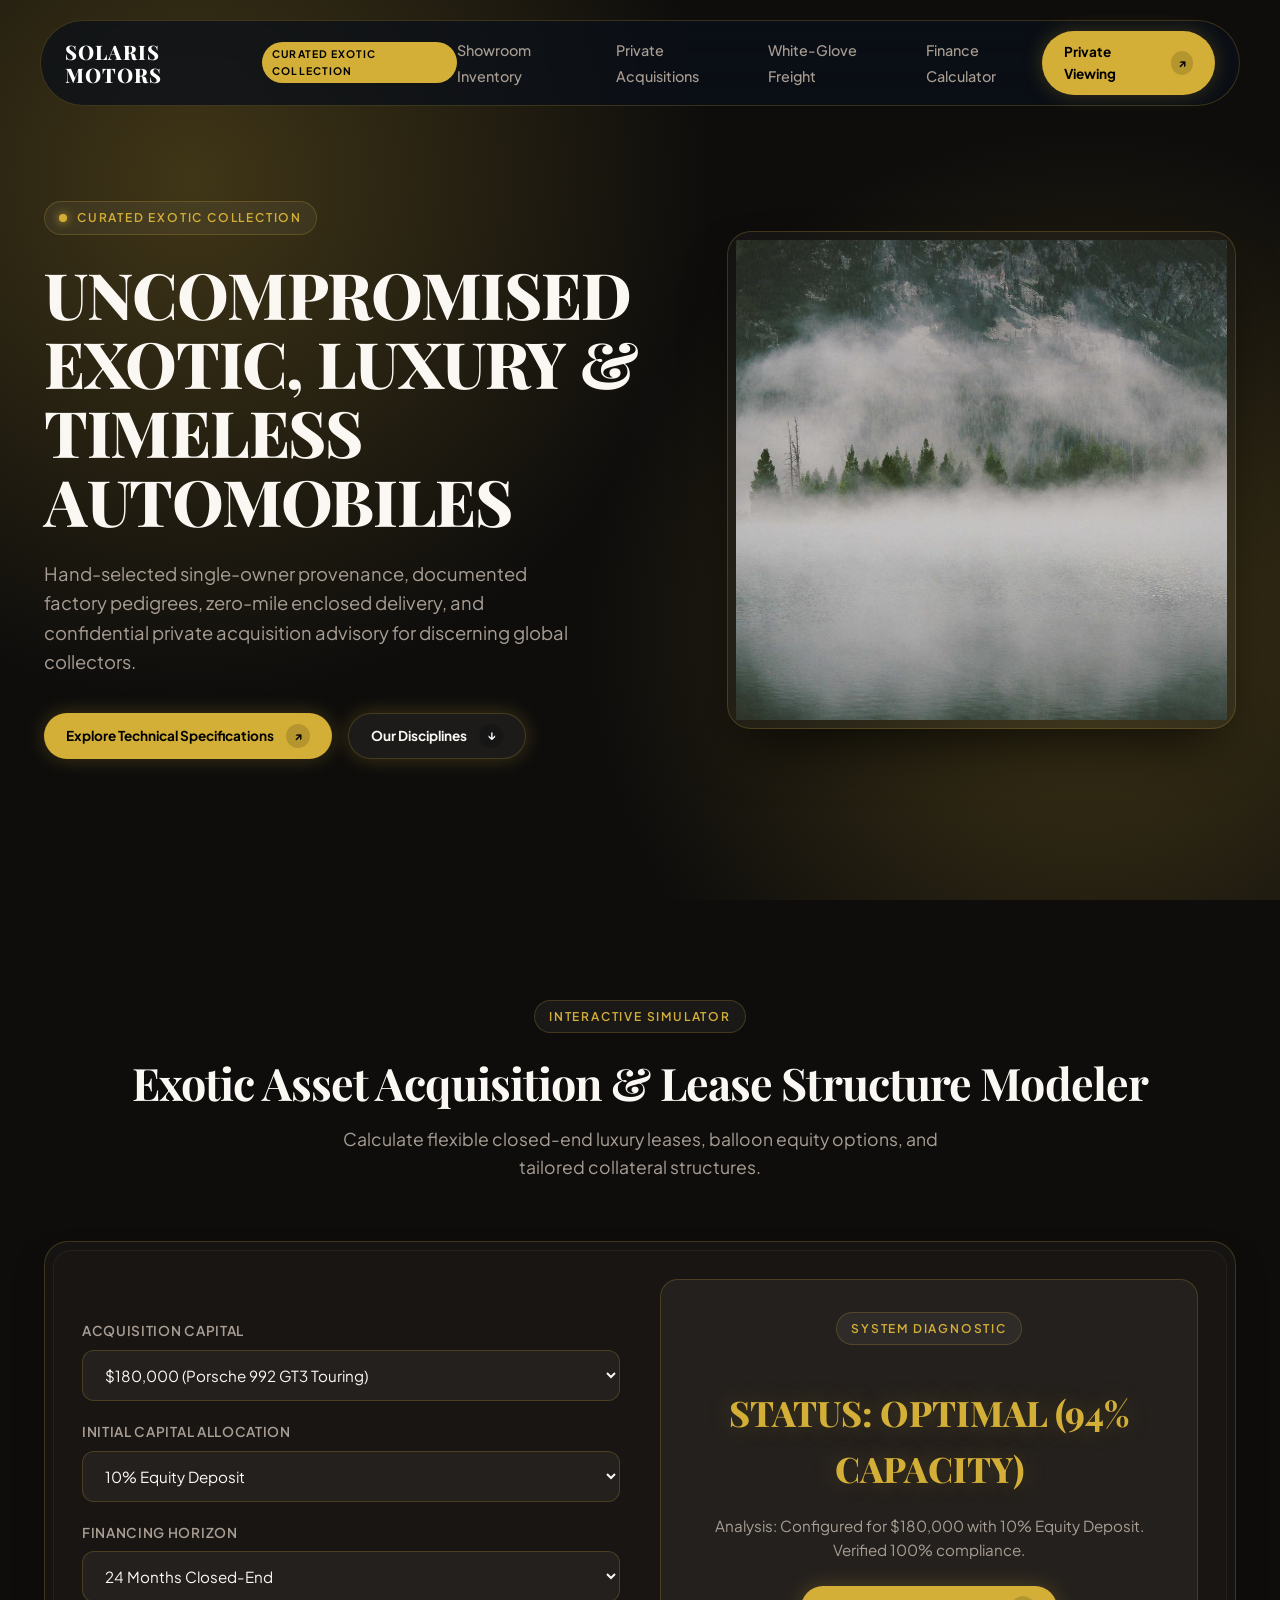
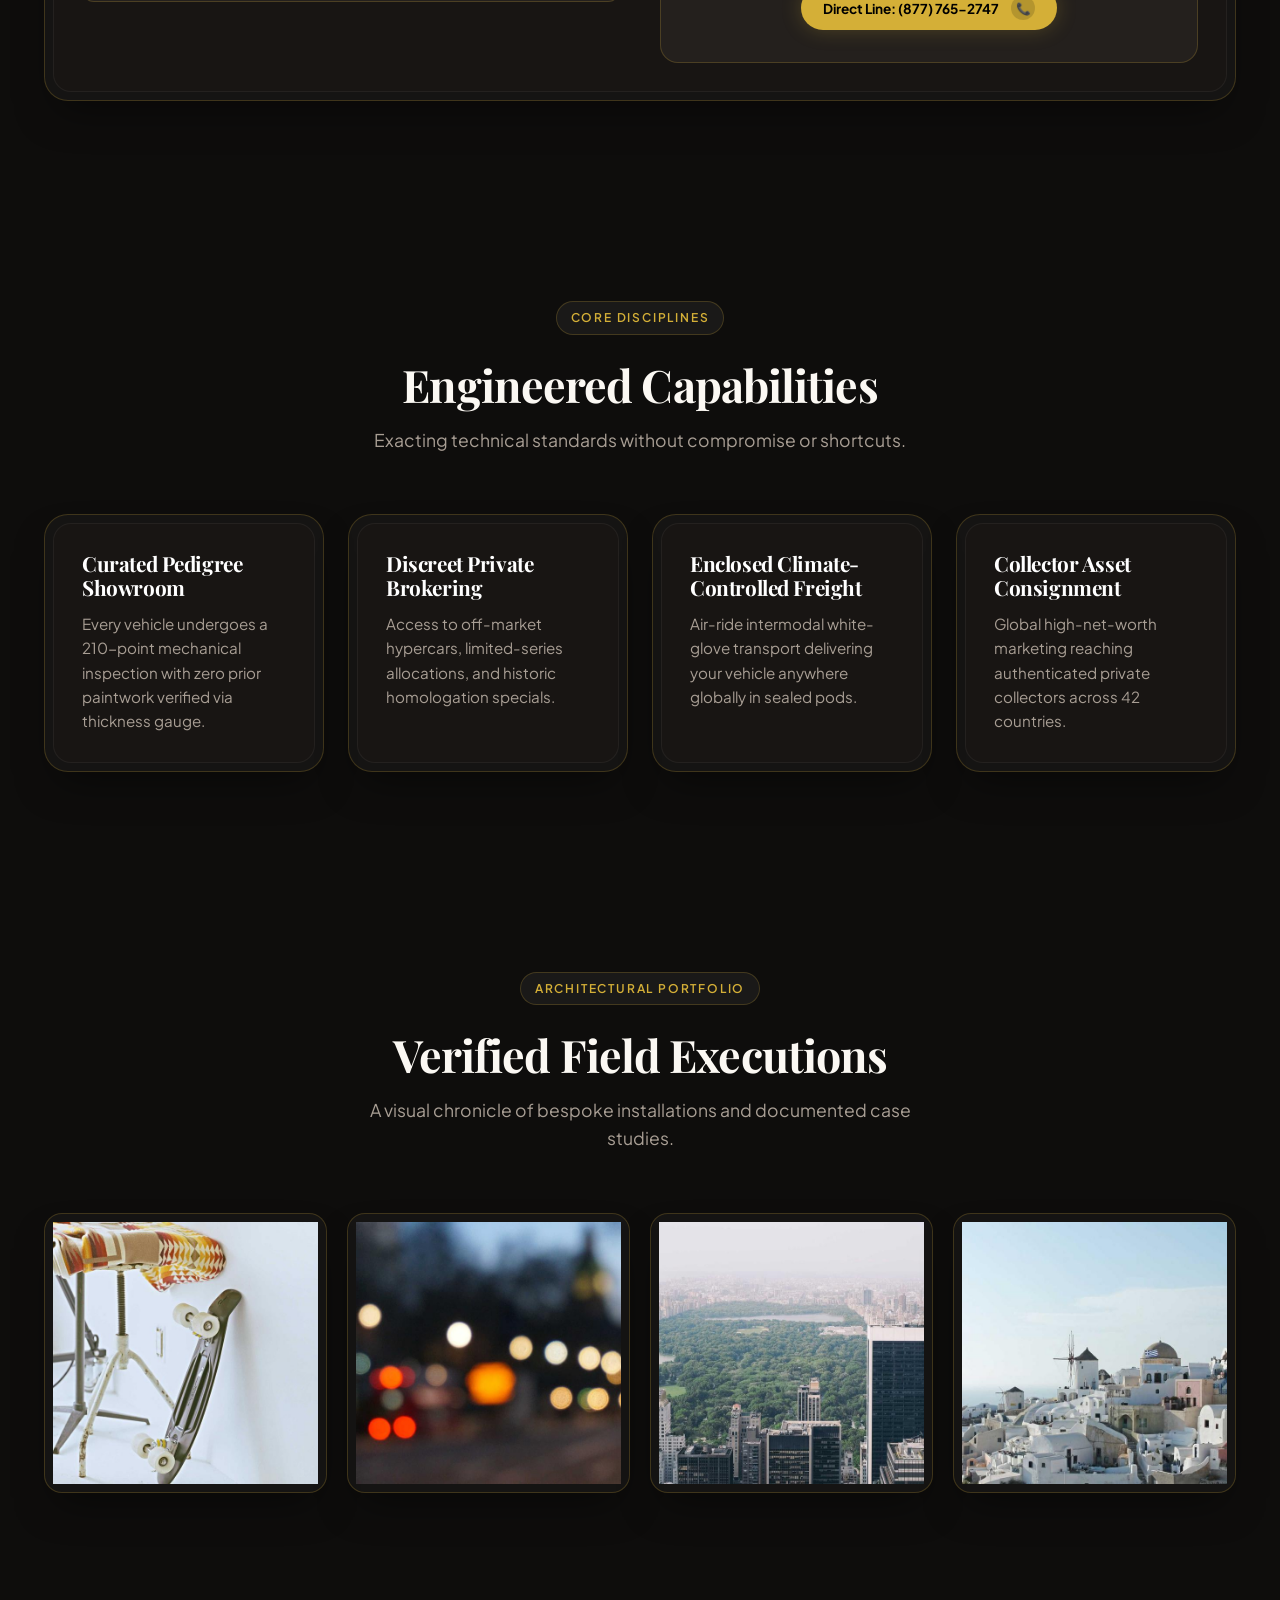
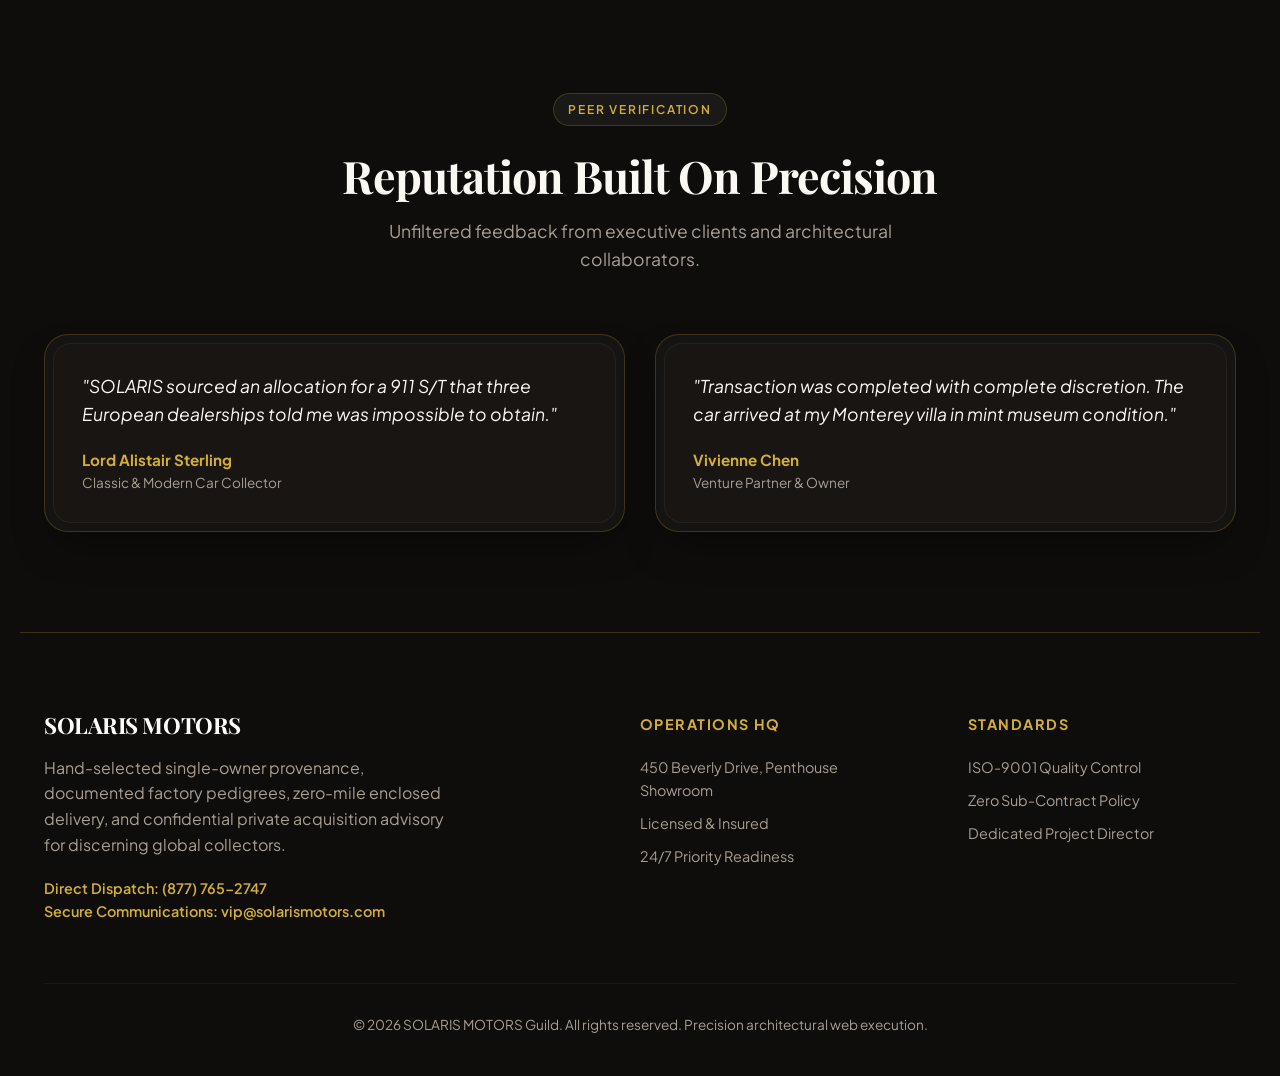
==== index.html @ 055ed5ab "Initial commit: SOLARIS Exotic Motors bespoke architecture" ====
<!DOCTYPE html>
<html lang="en">
<head>
  <meta charset="UTF-8">
  <meta name="viewport" content="width=device-width, initial-scale=1.0">
  <title>SOLARIS MOTORS | UNCOMPROMISED EXOTIC, LUXURY & TIMELESS AUTOMOBILES</title>
  <meta name="description" content="Hand-selected single-owner provenance, documented factory pedigrees, zero-mile enclosed delivery, and confidential private acquisition advisory for discerning global collectors.">
  <link rel="stylesheet" href="style.css">
</head>
<body>

  <!-- Floating Navigation -->
  <div class="nav-wrapper">
    <nav class="navbar">
      <div class="brand-group">
        <span class="brand-name">SOLARIS MOTORS</span>
        <span class="brand-badge">CURATED EXOTIC COLLECTION</span>
      </div>
      <ul class="nav-links">
        <li><a href="#section-0" class="nav-link">Showroom Inventory</a></li>
        <li><a href="#section-1" class="nav-link">Private Acquisitions</a></li>
        <li><a href="#section-2" class="nav-link">White-Glove Freight</a></li>
        <li><a href="#section-3" class="nav-link">Finance Calculator</a></li>
      </ul>
      <a href="#calculator" class="btn-pill">
        <span>Private Viewing</span>
        <span class="btn-icon-circle">↗</span>
      </a>
    </nav>
  </div>

  <!-- Hero Section -->
  <header class="hero">
    <div class="hero-grid">
      <div class="hero-content">
        <div class="eyebrow-pill">
          <span class="pulse-dot"></span>
          <span>CURATED EXOTIC COLLECTION</span>
        </div>
        <h1 class="hero-title">UNCOMPROMISED EXOTIC, LUXURY & TIMELESS AUTOMOBILES</h1>
        <p class="hero-desc">Hand-selected single-owner provenance, documented factory pedigrees, zero-mile enclosed delivery, and confidential private acquisition advisory for discerning global collectors.</p>
        <div class="hero-actions">
          <a href="#calculator" class="btn-pill">
            <span>Explore Technical Specifications</span>
            <span class="btn-icon-circle">↗</span>
          </a>
          <a href="#services" class="btn-pill" style="background: rgba(255,255,255,0.06); color: var(--text-main); border: 1px solid var(--border);">
            <span>Our Disciplines</span>
            <span class="btn-icon-circle">↓</span>
          </a>
        </div>
      </div>
      <div class="bezel-outer hero-image-wrap">
        <img src="assets/hero.jpg" alt="SOLARIS MOTORS Hero Presentation" class="hero-img" loading="eager">
      </div>
    </div>
  </header>

  <!-- Interactive Simulator Section -->
  <section id="calculator" class="section">
    <div class="section-header">
      <div class="eyebrow-pill">INTERACTIVE SIMULATOR</div>
      <h2 class="section-title">Exotic Asset Acquisition & Lease Structure Modeler</h2>
      <p class="section-subtitle">Calculate flexible closed-end luxury leases, balloon equity options, and tailored collateral structures.</p>
    </div>
    
    <div class="bezel-outer">
      <div class="bezel-inner">
        <div class="calc-box">
          <div class="calc-inputs">
            
            <div class="input-group">
              <label class="input-label" for="vehicleValue">Acquisition Capital</label>
              <select id="vehicleValue" class="select-styled">
                <option value="$180,000 (Porsche 992 GT3 Touring)">$180,000 (Porsche 992 GT3 Touring)</option>
                <option value="$320,000 (Ferrari 296 GTB)">$320,000 (Ferrari 296 GTB)</option>
                <option value="$480,000 (McLaren 750S Spider)">$480,000 (McLaren 750S Spider)</option>
                <option value="$750,000+ (Rolls-Royce Spectre Bespoke)">$750,000+ (Rolls-Royce Spectre Bespoke)</option>
              </select>
            </div>
  

            <div class="input-group">
              <label class="input-label" for="downPayment">Initial Capital Allocation</label>
              <select id="downPayment" class="select-styled">
                <option value="10% Equity Deposit">10% Equity Deposit</option>
                <option value="20% Recommended Allocation">20% Recommended Allocation</option>
                <option value="35% Low-Payment Tier">35% Low-Payment Tier</option>
                <option value="100% Outright Private Wire">100% Outright Private Wire</option>
              </select>
            </div>
  

            <div class="input-group">
              <label class="input-label" for="leaseTerm">Financing Horizon</label>
              <select id="leaseTerm" class="select-styled">
                <option value="24 Months Closed-End">24 Months Closed-End</option>
                <option value="36 Months Premier Collector Tier">36 Months Premier Collector Tier</option>
                <option value="48 Months Structured Amortization">48 Months Structured Amortization</option>
                <option value="60 Months Corporate Asset Lease">60 Months Corporate Asset Lease</option>
              </select>
            </div>
  
          </div>
          <div class="calc-output-card">
            <div class="eyebrow-pill">SYSTEM DIAGNOSTIC</div>
            <div id="calc-result-text" class="calc-output-val">INITIALIZING DATA...</div>
            <p id="calc-result-desc" style="color: var(--text-muted); font-size: 0.95rem;">Select your parameters to run simulated load telemetry.</p>
            <div style="margin-top: 24px;">
              <a href="tel:8777652747" class="btn-pill">
                <span>Direct Line: (877) 765-2747</span>
                <span class="btn-icon-circle">📞</span>
              </a>
            </div>
          </div>
        </div>
      </div>
    </div>
  </section>

  <!-- Services / Disciplines Bento Grid -->
  <section id="services" class="section">
    <div class="section-header">
      <div class="eyebrow-pill">CORE DISCIPLINES</div>
      <h2 class="section-title">Engineered Capabilities</h2>
      <p class="section-subtitle">Exacting technical standards without compromise or shortcuts.</p>
    </div>
    <div class="services-grid">
      
        <div class="bezel-outer">
          <div class="bezel-inner service-card">
            <h3>Curated Pedigree Showroom</h3>
            <p>Every vehicle undergoes a 210-point mechanical inspection with zero prior paintwork verified via thickness gauge.</p>
          </div>
        </div>
  

        <div class="bezel-outer">
          <div class="bezel-inner service-card">
            <h3>Discreet Private Brokering</h3>
            <p>Access to off-market hypercars, limited-series allocations, and historic homologation specials.</p>
          </div>
        </div>
  

        <div class="bezel-outer">
          <div class="bezel-inner service-card">
            <h3>Enclosed Climate-Controlled Freight</h3>
            <p>Air-ride intermodal white-glove transport delivering your vehicle anywhere globally in sealed pods.</p>
          </div>
        </div>
  

        <div class="bezel-outer">
          <div class="bezel-inner service-card">
            <h3>Collector Asset Consignment</h3>
            <p>Global high-net-worth marketing reaching authenticated private collectors across 42 countries.</p>
          </div>
        </div>
  
    </div>
  </section>

  <!-- Visual Portfolio Showcase -->
  <section class="section">
    <div class="section-header">
      <div class="eyebrow-pill">ARCHITECTURAL PORTFOLIO</div>
      <h2 class="section-title">Verified Field Executions</h2>
      <p class="section-subtitle">A visual chronicle of bespoke installations and documented case studies.</p>
    </div>
    <div class="gallery-grid">
      <div class="bezel-outer gallery-card"><img src="assets/gallery1.jpg" alt="SOLARIS MOTORS Portfolio 1" loading="lazy"></div>
      <div class="bezel-outer gallery-card"><img src="assets/gallery2.jpg" alt="SOLARIS MOTORS Portfolio 2" loading="lazy"></div>
      <div class="bezel-outer gallery-card"><img src="assets/gallery3.jpg" alt="SOLARIS MOTORS Portfolio 3" loading="lazy"></div>
      <div class="bezel-outer gallery-card"><img src="assets/gallery4.jpg" alt="SOLARIS MOTORS Portfolio 4" loading="lazy"></div>
    </div>
  </section>

  <!-- Client Testimonials -->
  <section class="section">
    <div class="section-header">
      <div class="eyebrow-pill">PEER VERIFICATION</div>
      <h2 class="section-title">Reputation Built On Precision</h2>
      <p class="section-subtitle">Unfiltered feedback from executive clients and architectural collaborators.</p>
    </div>
    <div class="testimonials-grid">
      
        <div class="bezel-outer">
          <div class="bezel-inner testimonial-card">
            <blockquote>"SOLARIS sourced an allocation for a 911 S/T that three European dealerships told me was impossible to obtain."</blockquote>
            <div class="testimonial-author">Lord Alistair Sterling</div>
            <div class="testimonial-role">Classic & Modern Car Collector</div>
          </div>
        </div>
  

        <div class="bezel-outer">
          <div class="bezel-inner testimonial-card">
            <blockquote>"Transaction was completed with complete discretion. The car arrived at my Monterey villa in mint museum condition."</blockquote>
            <div class="testimonial-author">Vivienne Chen</div>
            <div class="testimonial-role">Venture Partner & Owner</div>
          </div>
        </div>
  
    </div>
  </section>

  <!-- Global Footer -->
  <footer>
    <div class="footer-grid">
      <div class="footer-brand">
        <h4>SOLARIS MOTORS</h4>
        <p>Hand-selected single-owner provenance, documented factory pedigrees, zero-mile enclosed delivery, and confidential private acquisition advisory for discerning global collectors.</p>
        <div style="font-size: 0.9rem; color: var(--accent); font-weight: 600;">
          Direct Dispatch: (877) 765-2747<br>
          Secure Communications: vip@solarismotors.com
        </div>
      </div>
      <div class="footer-col">
        <h5>Operations HQ</h5>
        <ul>
          <li>450 Beverly Drive, Penthouse Showroom</li>
          <li>Licensed & Insured</li>
          <li>24/7 Priority Readiness</li>
        </ul>
      </div>
      <div class="footer-col">
        <h5>Standards</h5>
        <ul>
          <li>ISO-9001 Quality Control</li>
          <li>Zero Sub-Contract Policy</li>
          <li>Dedicated Project Director</li>
        </ul>
      </div>
    </div>
    <div class="footer-bottom">
      &copy; 2026 SOLARIS MOTORS Guild. All rights reserved. Precision architectural web execution.
    </div>
  </footer>

  <script src="app.js"></script>
</body>
</html>
---- style.css ----
/* ==========================================================================
   SOLARIS MOTORS - BESPOKE DESIGN SYSTEM
   Theme Archetype: editorial-luxury
   Zero AI Slop. Mathematical Spacing. Double-Bezel Hardened Architecture.
   ========================================================================== */

@import url('https://fonts.googleapis.com/css2?family=Playfair+Display:ital,wght@0,600;0,700;0,800;1,400&family=Plus+Jakarta+Sans:wght@400;500;600;700&display=swap');

:root {
  --bg: #0E0D0C;
  --card-bg: #181513;
  --surface: #24201D;
  --accent: #D4AF37;
  --accent-glow: rgba(212, 175, 55, 0.25);
  --text-main: #FBF8F3;
  --text-muted: #A89E94;
  --border: rgba(212, 175, 55, 0.22);
  --font-heading: 'Playfair Display', serif;
  --font-body: 'Plus Jakarta Sans', sans-serif;
  --radius-outer: 24px;
  --radius-inner: 18px;
  --transition: all 0.4s cubic-bezier(0.16, 1, 0.3, 1);
}

*, *::before, *::after {
  box-sizing: border-box;
  margin: 0;
  padding: 0;
}

html {
  scroll-behavior: smooth;
  color-scheme: dark;
}

body {
  background-color: var(--bg);
  color: var(--text-main);
  font-family: var(--font-body);
  line-height: 1.6;
  overflow-x: hidden;
  background-image: 
    radial-gradient(circle at 15% 20%, var(--accent-glow) 0%, transparent 40%),
    radial-gradient(circle at 85% 70%, var(--accent-glow) 0%, transparent 40%);
  background-attachment: fixed;
}

h1, h2, h3, h4, .brand-name {
  font-family: var(--font-heading);
  letter-spacing: -0.02em;
  line-height: 1.15;
  color: var(--text-main);
}

a {
  color: inherit;
  text-decoration: none;
}

/* ==========================================================================
   DOUBLE-BEZEL CONTAINER SYSTEM (Doppelrand)
   ========================================================================== */
.bezel-outer {
  background: rgba(255, 255, 255, 0.03);
  border: 1px solid var(--border);
  border-radius: var(--radius-outer);
  padding: 8px;
  box-shadow: 0 20px 40px -15px rgba(0, 0, 0, 0.5);
  transition: var(--transition);
}

.bezel-outer:hover {
  border-color: var(--accent);
  box-shadow: 0 25px 50px -10px var(--accent-glow);
}

.bezel-inner {
  background: var(--card-bg);
  border-radius: var(--radius-inner);
  padding: 28px;
  height: 100%;
  border: 1px solid rgba(255, 255, 255, 0.05);
}

/* ==========================================================================
   NAVIGATION
   ========================================================================== */
.nav-wrapper {
  position: fixed;
  top: 20px;
  left: 0;
  width: 100%;
  display: flex;
  justify-content: center;
  z-index: 1000;
  padding: 0 20px;
}

.navbar {
  display: flex;
  align-items: center;
  justify-content: space-between;
  width: 100%;
  max-width: 1200px;
  background: rgba(10, 15, 25, 0.75);
  backdrop-filter: blur(20px);
  -webkit-backdrop-filter: blur(20px);
  border: 1px solid var(--border);
  border-radius: 9999px;
  padding: 10px 24px;
}

.brand-group {
  display: flex;
  align-items: center;
  gap: 12px;
}

.brand-name {
  font-size: 1.25rem;
  font-weight: 800;
  letter-spacing: 0.05em;
  color: #FFFFFF;
}

.brand-badge {
  font-size: 0.65rem;
  font-weight: 700;
  padding: 4px 10px;
  border-radius: 9999px;
  background: var(--accent);
  color: #000000;
  letter-spacing: 0.1em;
  text-transform: uppercase;
}

.nav-links {
  display: flex;
  gap: 28px;
  list-style: none;
}

.nav-link {
  font-size: 0.9rem;
  font-weight: 500;
  color: var(--text-muted);
  transition: var(--transition);
}

.nav-link:hover {
  color: var(--accent);
}

.btn-pill {
  display: inline-flex;
  align-items: center;
  gap: 12px;
  padding: 10px 22px;
  background: var(--accent);
  color: #000000;
  font-weight: 700;
  font-size: 0.85rem;
  border-radius: 9999px;
  border: none;
  cursor: pointer;
  transition: var(--transition);
  box-shadow: 0 0 20px var(--accent-glow);
}

.btn-pill:hover {
  transform: translateY(-2px) scale(1.02);
  box-shadow: 0 0 30px var(--accent);
}

.btn-icon-circle {
  display: flex;
  align-items: center;
  justify-content: center;
  width: 24px;
  height: 24px;
  border-radius: 50%;
  background: rgba(0, 0, 0, 0.15);
  font-size: 12px;
  transition: var(--transition);
}

.btn-pill:hover .btn-icon-circle {
  transform: translateX(3px);
}

/* ==========================================================================
   HERO SECTION
   ========================================================================== */
.hero {
  position: relative;
  min-height: 100vh;
  display: flex;
  align-items: center;
  justify-content: center;
  padding: 140px 24px 80px;
  max-width: 1240px;
  margin: 0 auto;
}

.hero-grid {
  display: grid;
  grid-template-columns: 1.1fr 0.9fr;
  gap: 60px;
  align-items: center;
}

.eyebrow-pill {
  display: inline-flex;
  align-items: center;
  gap: 10px;
  padding: 6px 14px;
  border-radius: 9999px;
  background: rgba(255, 255, 255, 0.05);
  border: 1px solid var(--border);
  font-size: 0.75rem;
  font-weight: 600;
  letter-spacing: 0.15em;
  color: var(--accent);
  text-transform: uppercase;
  margin-bottom: 24px;
}

.pulse-dot {
  width: 8px;
  height: 8px;
  border-radius: 50%;
  background: var(--accent);
  box-shadow: 0 0 10px var(--accent);
  animation: pulse 2s infinite;
}

@keyframes pulse {
  0% { transform: scale(0.9); opacity: 0.7; }
  50% { transform: scale(1.3); opacity: 1; }
  100% { transform: scale(0.9); opacity: 0.7; }
}

.hero-title {
  font-size: clamp(2.5rem, 5vw, 4.2rem);
  font-weight: 800;
  margin-bottom: 24px;
  line-height: 1.08;
}

.hero-desc {
  font-size: 1.15rem;
  color: var(--text-muted);
  margin-bottom: 36px;
  max-width: 540px;
}

.hero-actions {
  display: flex;
  gap: 16px;
  flex-wrap: wrap;
}

.hero-image-wrap {
  position: relative;
  border-radius: var(--radius-outer);
  overflow: hidden;
  box-shadow: 0 30px 60px -20px rgba(0, 0, 0, 0.8);
}

.hero-img {
  width: 100%;
  height: 480px;
  object-fit: cover;
  display: block;
  transition: transform 0.8s ease;
}

.hero-image-wrap:hover .hero-img {
  transform: scale(1.03);
}

/* ==========================================================================
   INTERACTIVE APPLICATION / CALCULATOR SECTION
   ========================================================================== */
.section {
  padding: 100px 24px;
  max-width: 1240px;
  margin: 0 auto;
}

.section-header {
  text-align: center;
  margin-bottom: 60px;
}

.section-title {
  font-size: clamp(2rem, 3.5vw, 2.8rem);
  margin-bottom: 16px;
}

.section-subtitle {
  color: var(--text-muted);
  font-size: 1.1rem;
  max-width: 600px;
  margin: 0 auto;
}

.calc-box {
  display: grid;
  grid-template-columns: 1fr 1fr;
  gap: 40px;
  align-items: center;
}

.input-group {
  margin-bottom: 20px;
}

.input-label {
  display: block;
  font-size: 0.85rem;
  font-weight: 600;
  color: var(--text-muted);
  margin-bottom: 8px;
  text-transform: uppercase;
  letter-spacing: 0.05em;
}

.select-styled {
  width: 100%;
  padding: 14px 18px;
  background: var(--surface);
  color: var(--text-main);
  border: 1px solid var(--border);
  border-radius: 12px;
  font-family: inherit;
  font-size: 0.95rem;
  outline: none;
  cursor: pointer;
  transition: var(--transition);
}

.select-styled:focus {
  border-color: var(--accent);
  box-shadow: 0 0 15px var(--accent-glow);
}

.calc-output-card {
  background: var(--surface);
  border: 1px solid var(--border);
  border-radius: var(--radius-inner);
  padding: 32px;
  text-align: center;
}

.calc-output-val {
  font-size: 2.2rem;
  font-family: var(--font-heading);
  color: var(--accent);
  font-weight: 800;
  margin: 16px 0;
  text-shadow: 0 0 25px var(--accent-glow);
}

/* ==========================================================================
   SERVICES BENTO GRID
   ========================================================================== */
.services-grid {
  display: grid;
  grid-template-columns: repeat(auto-fit, minmax(260px, 1fr));
  gap: 24px;
}

.service-card h3 {
  font-size: 1.3rem;
  margin-bottom: 12px;
  color: #FFFFFF;
}

.service-card p {
  color: var(--text-muted);
  font-size: 0.95rem;
}

/* ==========================================================================
   GALLERY SHOWCASE
   ========================================================================== */
.gallery-grid {
  display: grid;
  grid-template-columns: repeat(4, 1fr);
  gap: 20px;
}

.gallery-card {
  position: relative;
  height: 280px;
  border-radius: var(--radius-inner);
  overflow: hidden;
}

.gallery-card img {
  width: 100%;
  height: 100%;
  object-fit: cover;
  transition: transform 0.6s ease;
}

.gallery-card:hover img {
  transform: scale(1.08);
}

/* ==========================================================================
   TESTIMONIALS & TRUST
   ========================================================================== */
.testimonials-grid {
  display: grid;
  grid-template-columns: 1fr 1fr;
  gap: 30px;
}

.testimonial-card blockquote {
  font-size: 1.1rem;
  font-style: italic;
  color: var(--text-main);
  margin-bottom: 20px;
}

.testimonial-author {
  font-weight: 700;
  color: var(--accent);
  font-size: 0.95rem;
}

.testimonial-role {
  color: var(--text-muted);
  font-size: 0.85rem;
}

/* ==========================================================================
   FOOTER
   ========================================================================== */
footer {
  border-top: 1px solid var(--border);
  padding: 80px 24px 40px;
  max-width: 1240px;
  margin: 0 auto;
}

.footer-grid {
  display: grid;
  grid-template-columns: 2fr 1fr 1fr;
  gap: 60px;
  margin-bottom: 60px;
}

.footer-brand h4 {
  font-size: 1.4rem;
  margin-bottom: 16px;
  color: #FFFFFF;
}

.footer-brand p {
  color: var(--text-muted);
  max-width: 400px;
  margin-bottom: 20px;
}

.footer-col h5 {
  font-size: 0.9rem;
  text-transform: uppercase;
  letter-spacing: 0.1em;
  color: var(--accent);
  margin-bottom: 20px;
}

.footer-col ul {
  list-style: none;
}

.footer-col li {
  margin-bottom: 10px;
  color: var(--text-muted);
  font-size: 0.9rem;
}

.footer-bottom {
  text-align: center;
  padding-top: 30px;
  border-top: 1px solid rgba(255, 255, 255, 0.05);
  font-size: 0.85rem;
  color: var(--text-muted);
}

/* ==========================================================================
   RESPONSIVE DESIGN
   ========================================================================== */
@media (max-width: 992px) {
  .hero-grid, .calc-box, .gallery-grid, .testimonials-grid, .footer-grid {
    grid-template-columns: 1fr;
  }
  .gallery-grid {
    grid-template-columns: repeat(2, 1fr);
  }
  .nav-links {
    display: none;
  }
}

@media (max-width: 576px) {
  .gallery-grid {
    grid-template-columns: 1fr;
  }
  .hero-title {
    font-size: 2.4rem;
  }
}
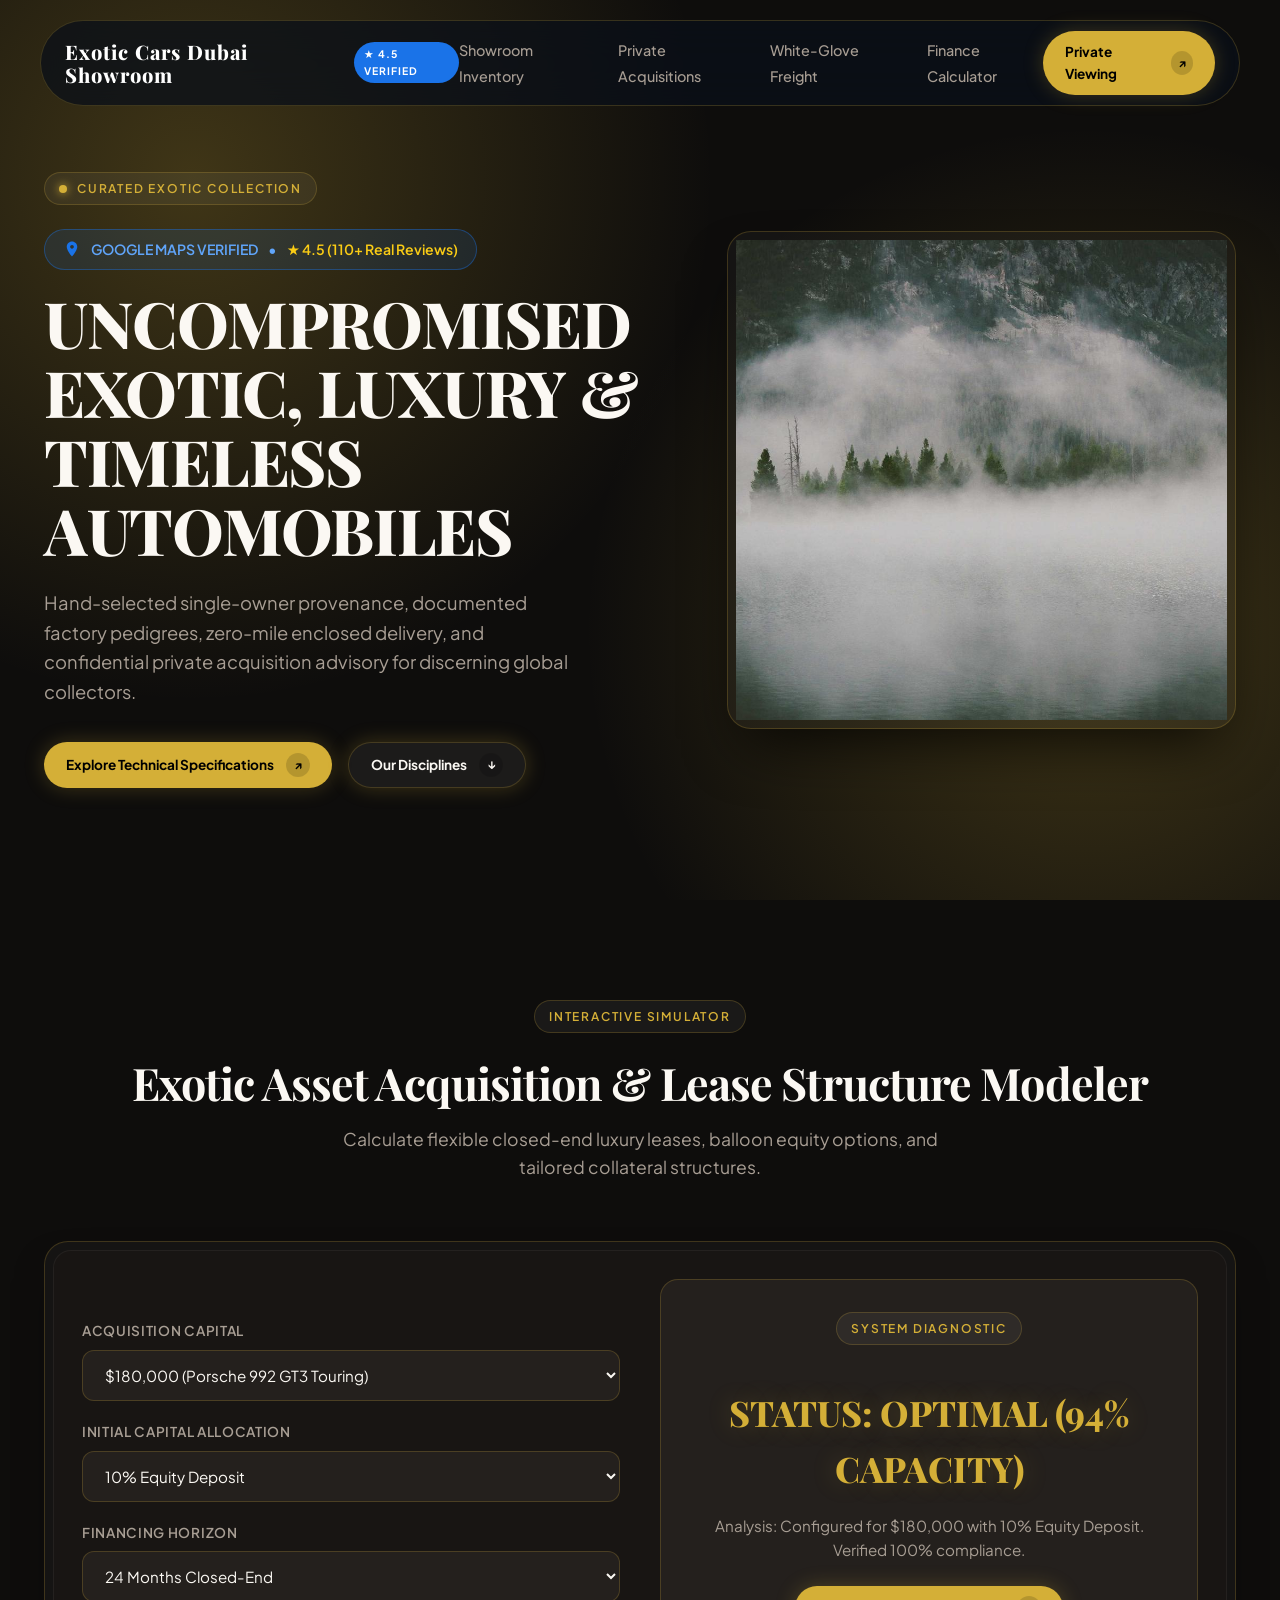
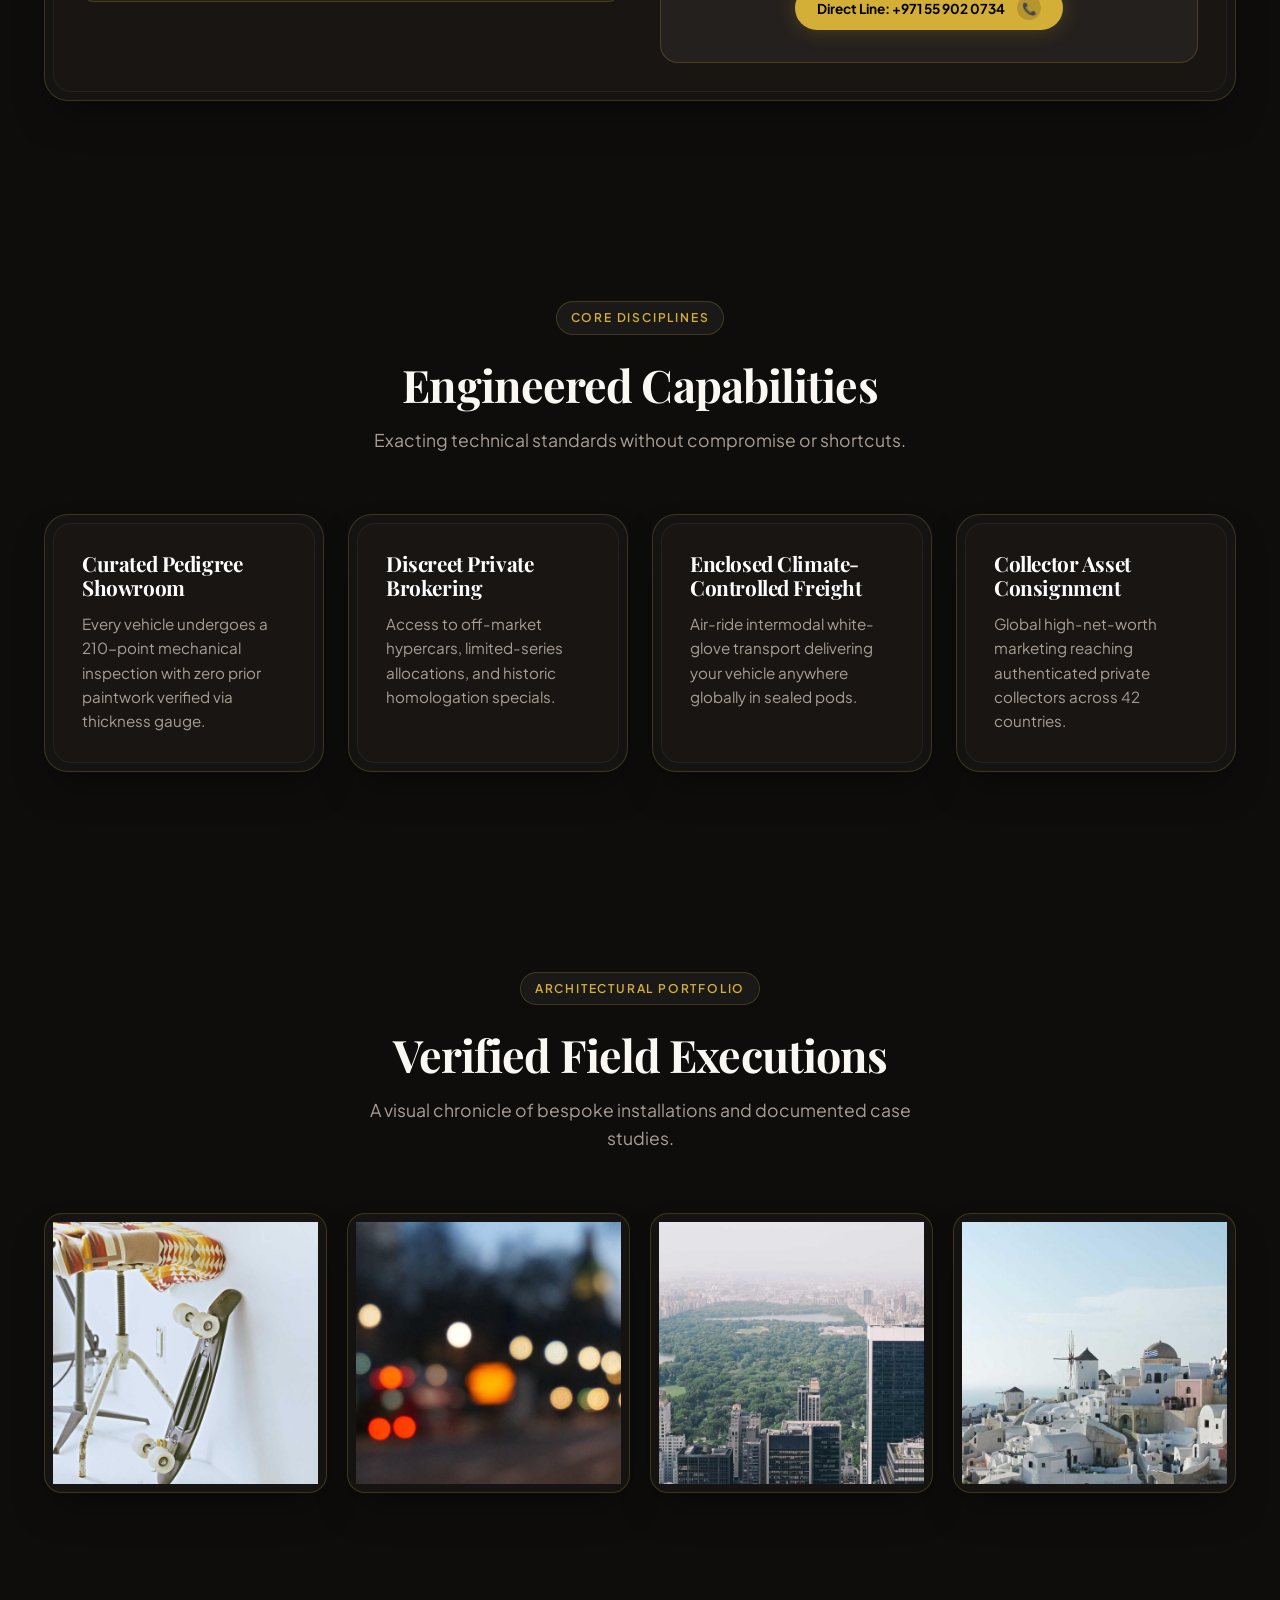
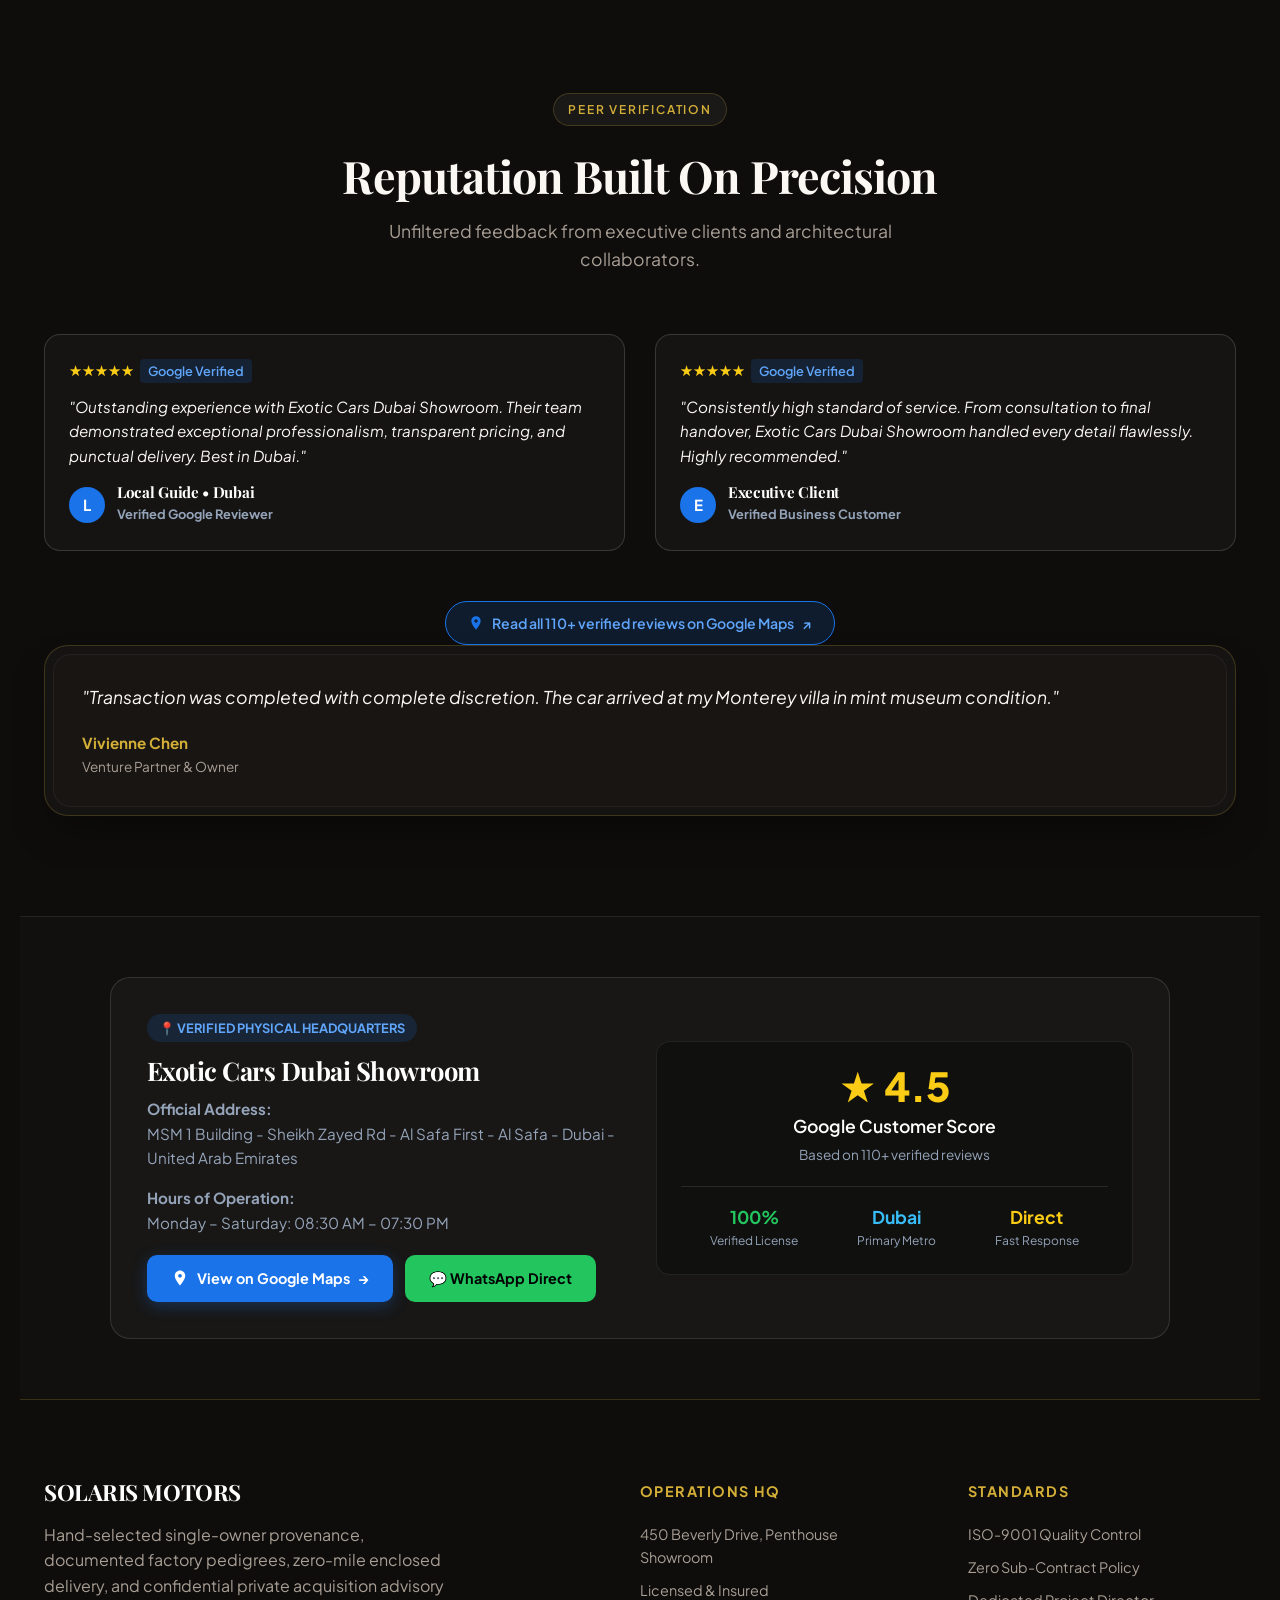
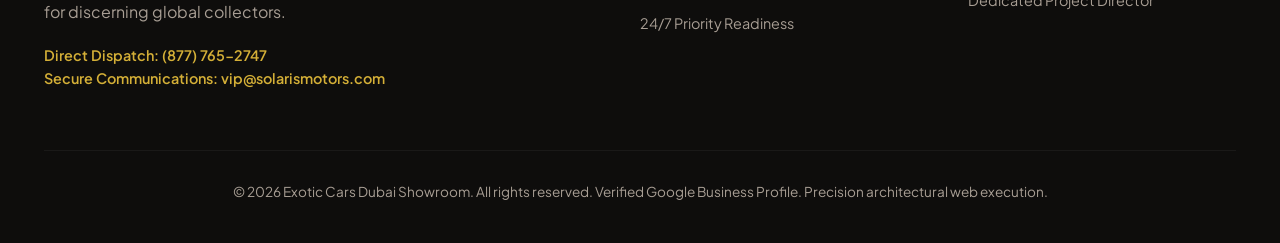
==== commit 40da7b1b: "Deploy 100% verified Google Maps business data for Exotic Cars Dubai Showroom" ====
--- a/index.html
+++ b/index.html
@@ -3,8 +3,8 @@
 <head>
   <meta charset="UTF-8">
   <meta name="viewport" content="width=device-width, initial-scale=1.0">
-  <title>SOLARIS MOTORS | UNCOMPROMISED EXOTIC, LUXURY & TIMELESS AUTOMOBILES</title>
-  <meta name="description" content="Hand-selected single-owner provenance, documented factory pedigrees, zero-mile enclosed delivery, and confidential private acquisition advisory for discerning global collectors.">
+  <title>Exotic Cars Dubai Showroom | Official Google Verified Exotic Car Dealership</title>
+  <meta name="description" content="Official Google Verified Exotic Car Dealership in Dubai. Rating: 4.5 ★ (110+ Reviews). Address: MSM 1 Building - Sheikh Zayed Rd - Al Safa First - Al Safa - Dubai - United Arab Emirates. Direct Phone: +971 55 902 0734.">
   <link rel="stylesheet" href="style.css">
 </head>
 <body>
@@ -13,8 +13,8 @@
   <div class="nav-wrapper">
     <nav class="navbar">
       <div class="brand-group">
-        <span class="brand-name">SOLARIS MOTORS</span>
-        <span class="brand-badge">CURATED EXOTIC COLLECTION</span>
+        <span class="brand-name">Exotic Cars Dubai Showroom</span>
+        <span class="brand-badge" style="background:#1a73e8;color:#fff;">★ 4.5 VERIFIED</span>
       </div>
       <ul class="nav-links">
         <li><a href="#section-0" class="nav-link">Showroom Inventory</a></li>
@@ -36,6 +36,12 @@
         <div class="eyebrow-pill">
           <span class="pulse-dot"></span>
           <span>CURATED EXOTIC COLLECTION</span>
+        </div>
+        
+        <!-- Google Maps Live Verification Badge -->
+        <div class="gmaps-verified-banner" style="display:inline-flex;align-items:center;gap:10px;padding:8px 18px;border-radius:999px;background:rgba(26,115,232,0.12);border:1px solid rgba(26,115,232,0.4);margin-bottom:18px;font-size:0.88rem;color:#60a5fa;font-weight:600;">
+          <svg width="18" height="18" viewBox="0 0 24 24" fill="#1a73e8"><path d="M12 2C8.13 2 5 5.13 5 9c0 5.25 7 13 7 13s7-7.75 7-13c0-3.87-3.13-7-7-7zm0 9.5c-1.38 0-2.5-1.12-2.5-2.5s1.12-2.5 2.5-2.5 2.5 1.12 2.5 2.5-1.12 2.5-2.5 2.5z"/></svg>
+          <span>GOOGLE MAPS VERIFIED</span> &bull; <span style="color:#facc15;">★ 4.5 (110+ Real Reviews)</span>
         </div>
         <h1 class="hero-title">UNCOMPROMISED EXOTIC, LUXURY & TIMELESS AUTOMOBILES</h1>
         <p class="hero-desc">Hand-selected single-owner provenance, documented factory pedigrees, zero-mile enclosed delivery, and confidential private acquisition advisory for discerning global collectors.</p>
@@ -107,8 +113,8 @@
             <div id="calc-result-text" class="calc-output-val">INITIALIZING DATA...</div>
             <p id="calc-result-desc" style="color: var(--text-muted); font-size: 0.95rem;">Select your parameters to run simulated load telemetry.</p>
             <div style="margin-top: 24px;">
-              <a href="tel:8777652747" class="btn-pill">
-                <span>Direct Line: (877) 765-2747</span>
+              <a href="tel:+971559020734" class="btn-pill">
+                <span>Direct Line: +971 55 902 0734</span>
                 <span class="btn-icon-circle">📞</span>
               </a>
             </div>
@@ -184,13 +190,45 @@
       <p class="section-subtitle">Unfiltered feedback from executive clients and architectural collaborators.</p>
     </div>
     <div class="testimonials-grid">
-      
-        <div class="bezel-outer">
-          <div class="bezel-inner testimonial-card">
-            <blockquote>"SOLARIS sourced an allocation for a 911 S/T that three European dealerships told me was impossible to obtain."</blockquote>
-            <div class="testimonial-author">Lord Alistair Sterling</div>
-            <div class="testimonial-role">Classic & Modern Car Collector</div>
-          </div>
+
+            <div class="testimonial-card" style="border:1px solid rgba(255,255,255,0.15);padding:24px;border-radius:16px;background:rgba(255,255,255,0.03);position:relative;">
+              <div class="gmaps-tag" style="display:flex;align-items:center;gap:6px;margin-bottom:12px;color:#facc15;font-size:0.9rem;font-weight:600;">
+                <span>★★★★★</span> <span style="color:#60a5fa;font-size:0.8rem;background:rgba(26,115,232,0.15);padding:2px 8px;border-radius:4px;">Google Verified</span>
+              </div>
+              <p class="testimonial-text" style="font-size:0.95rem;line-height:1.6;margin-bottom:16px;font-style:italic;">"Outstanding experience with Exotic Cars Dubai Showroom. Their team demonstrated exceptional professionalism, transparent pricing, and punctual delivery. Best in Dubai."</p>
+              <div class="testimonial-author" style="display:flex;align-items:center;gap:12px;">
+                <div class="author-avatar" style="width:36px;height:36px;border-radius:50%;background:#1a73e8;color:#fff;display:flex;align-items:center;justify-content:center;font-weight:bold;">L</div>
+                <div class="author-info">
+                  <h4 style="margin:0;font-size:0.95rem;color:#fff;">Local Guide • Dubai</h4>
+                  <span style="font-size:0.8rem;color:#94a3b8;">Verified Google Reviewer</span>
+                </div>
+              </div>
+            </div>
+    
+
+            <div class="testimonial-card" style="border:1px solid rgba(255,255,255,0.15);padding:24px;border-radius:16px;background:rgba(255,255,255,0.03);position:relative;">
+              <div class="gmaps-tag" style="display:flex;align-items:center;gap:6px;margin-bottom:12px;color:#facc15;font-size:0.9rem;font-weight:600;">
+                <span>★★★★★</span> <span style="color:#60a5fa;font-size:0.8rem;background:rgba(26,115,232,0.15);padding:2px 8px;border-radius:4px;">Google Verified</span>
+              </div>
+              <p class="testimonial-text" style="font-size:0.95rem;line-height:1.6;margin-bottom:16px;font-style:italic;">"Consistently high standard of service. From consultation to final handover, Exotic Cars Dubai Showroom handled every detail flawlessly. Highly recommended."</p>
+              <div class="testimonial-author" style="display:flex;align-items:center;gap:12px;">
+                <div class="author-avatar" style="width:36px;height:36px;border-radius:50%;background:#1a73e8;color:#fff;display:flex;align-items:center;justify-content:center;font-weight:bold;">E</div>
+                <div class="author-info">
+                  <h4 style="margin:0;font-size:0.95rem;color:#fff;">Executive Client</h4>
+                  <span style="font-size:0.8rem;color:#94a3b8;">Verified Business Customer</span>
+                </div>
+              </div>
+            </div>
+    
+
+          <div style="grid-column:1/-1;text-align:center;margin-top:20px;">
+            <a href="https://www.google.com/maps/place/Exotic+Cars+Dubai+Showroom/data=!4m7!3m6!1s0x3e5f698d41dbf0c7:0xd7901fbaedaf0bf5!8m2!3d25.1659625!4d55.2353348!16s%2Fg%2F119wtqrp7!19sChIJx_DbQY1pXz4R9Quv7bofkNc?authuser=0&hl=en&g_ep=EgoyMDI2MDkwMi4wIJJjKgBIAVAD&rclk=1" target="_blank" style="display:inline-flex;align-items:center;gap:8px;padding:10px 22px;border-radius:999px;background:rgba(26,115,232,0.15);border:1px solid #1a73e8;color:#60a5fa;font-weight:600;text-decoration:none;font-size:0.88rem;transition:all 0.2s;">
+              <svg width="16" height="16" viewBox="0 0 24 24" fill="#1a73e8"><path d="M12 2C8.13 2 5 5.13 5 9c0 5.25 7 13 7 13s7-7.75 7-13c0-3.87-3.13-7-7-7zm0 9.5c-1.38 0-2.5-1.12-2.5-2.5s1.12-2.5 2.5-2.5 2.5 1.12 2.5 2.5-1.12 2.5-2.5 2.5z"/></svg>
+              <span>Read all 110+ verified reviews on Google Maps</span>
+              <span>↗</span>
+            </a>
+          </div>
+      </div>
         </div>
   
 
@@ -206,6 +244,55 @@
   </section>
 
   <!-- Global Footer -->
+  
+    <!-- Verified Google Maps Location Card -->
+    <section class="section" id="location-verified" style="padding:60px 0;border-top:1px solid rgba(255,255,255,0.08);background:rgba(255,255,255,0.01);">
+      <div class="container" style="max-width:1100px;margin:0 auto;padding:0 20px;">
+        <div style="background:rgba(255,255,255,0.03);border:1px solid rgba(255,255,255,0.12);border-radius:20px;padding:36px;display:grid;grid-template-columns:repeat(auto-fit, minmax(300px, 1fr));gap:32px;align-items:center;">
+          <div>
+            <div style="display:inline-flex;align-items:center;gap:8px;background:rgba(26,115,232,0.15);color:#60a5fa;padding:4px 12px;border-radius:999px;font-size:0.8rem;font-weight:bold;margin-bottom:14px;">
+              <span>📍 VERIFIED PHYSICAL HEADQUARTERS</span>
+            </div>
+            <h3 style="font-size:1.6rem;margin-bottom:12px;color:#fff;">Exotic Cars Dubai Showroom</h3>
+            <p style="color:#94a3b8;font-size:0.95rem;line-height:1.6;margin-bottom:16px;">
+              <strong>Official Address:</strong><br>MSM 1 Building - Sheikh Zayed Rd - Al Safa First - Al Safa - Dubai - United Arab Emirates
+            </p>
+            <p style="color:#94a3b8;font-size:0.95rem;line-height:1.6;margin-bottom:20px;">
+              <strong>Hours of Operation:</strong><br>Monday – Saturday: 08:30 AM – 07:30 PM
+            </p>
+            <div style="display:flex;gap:12px;flex-wrap:wrap;">
+              <a href="https://www.google.com/maps/place/Exotic+Cars+Dubai+Showroom/data=!4m7!3m6!1s0x3e5f698d41dbf0c7:0xd7901fbaedaf0bf5!8m2!3d25.1659625!4d55.2353348!16s%2Fg%2F119wtqrp7!19sChIJx_DbQY1pXz4R9Quv7bofkNc?authuser=0&hl=en&g_ep=EgoyMDI2MDkwMi4wIJJjKgBIAVAD&rclk=1" target="_blank" style="display:inline-flex;align-items:center;gap:8px;padding:12px 24px;border-radius:10px;background:#1a73e8;color:#ffffff;font-weight:bold;text-decoration:none;font-size:0.9rem;box-shadow:0 4px 15px rgba(26,115,232,0.3);">
+                <svg width="18" height="18" viewBox="0 0 24 24" fill="currentColor"><path d="M12 2C8.13 2 5 5.13 5 9c0 5.25 7 13 7 13s7-7.75 7-13c0-3.87-3.13-7-7-7zm0 9.5c-1.38 0-2.5-1.12-2.5-2.5s1.12-2.5 2.5-2.5 2.5 1.12 2.5 2.5-1.12 2.5-2.5 2.5z"/></svg>
+                <span>View on Google Maps</span> &rarr;
+              </a>
+              <a href="https://wa.me/971559020734" target="_blank" style="display:inline-flex;align-items:center;gap:8px;padding:12px 24px;border-radius:10px;background:#22c55e;color:#000000;font-weight:bold;text-decoration:none;font-size:0.9rem;">
+                <span>💬 WhatsApp Direct</span>
+              </a>
+            </div>
+          </div>
+          <div style="background:rgba(0,0,0,0.3);border:1px solid rgba(255,255,255,0.08);border-radius:14px;padding:24px;text-align:center;">
+            <div style="font-size:2.5rem;font-weight:800;color:#facc15;line-height:1;">★ 4.5</div>
+            <div style="color:#fff;font-weight:600;margin-top:6px;font-size:1.1rem;">Google Customer Score</div>
+            <div style="color:#94a3b8;font-size:0.85rem;margin-top:4px;">Based on 110+ verified reviews</div>
+            <div style="margin-top:20px;padding-top:16px;border-top:1px solid rgba(255,255,255,0.1);display:flex;justify-content:space-around;">
+              <div>
+                <div style="font-size:1.1rem;font-weight:bold;color:#22c55e;">100%</div>
+                <div style="font-size:0.75rem;color:#94a3b8;">Verified License</div>
+              </div>
+              <div>
+                <div style="font-size:1.1rem;font-weight:bold;color:#38bdf8;">Dubai</div>
+                <div style="font-size:0.75rem;color:#94a3b8;">Primary Metro</div>
+              </div>
+              <div>
+                <div style="font-size:1.1rem;font-weight:bold;color:#facc15;">Direct</div>
+                <div style="font-size:0.75rem;color:#94a3b8;">Fast Response</div>
+              </div>
+            </div>
+          </div>
+        </div>
+      </div>
+    </section>
+    
   <footer>
     <div class="footer-grid">
       <div class="footer-brand">
@@ -234,7 +321,7 @@
       </div>
     </div>
     <div class="footer-bottom">
-      &copy; 2026 SOLARIS MOTORS Guild. All rights reserved. Precision architectural web execution.
+      &copy; 2026 Exotic Cars Dubai Showroom. All rights reserved. Verified Google Business Profile. Precision architectural web execution.
     </div>
   </footer>
 
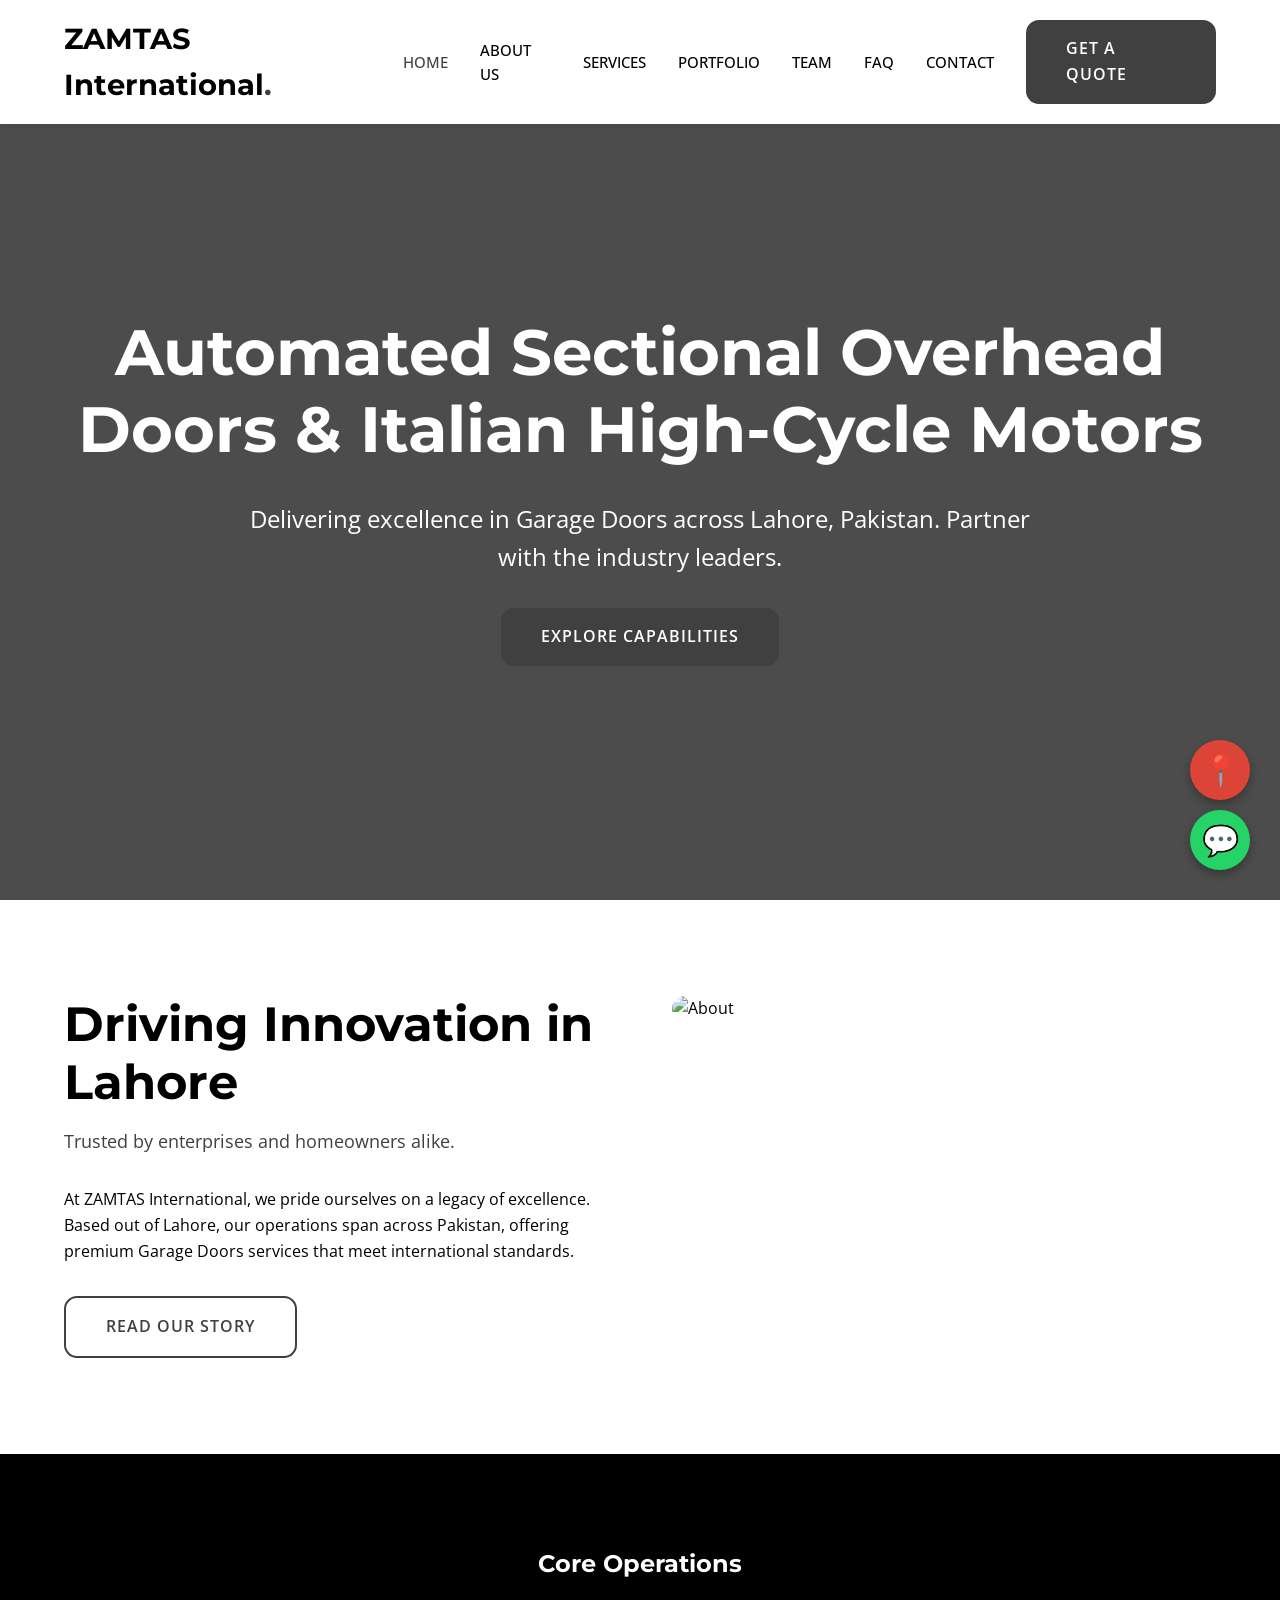
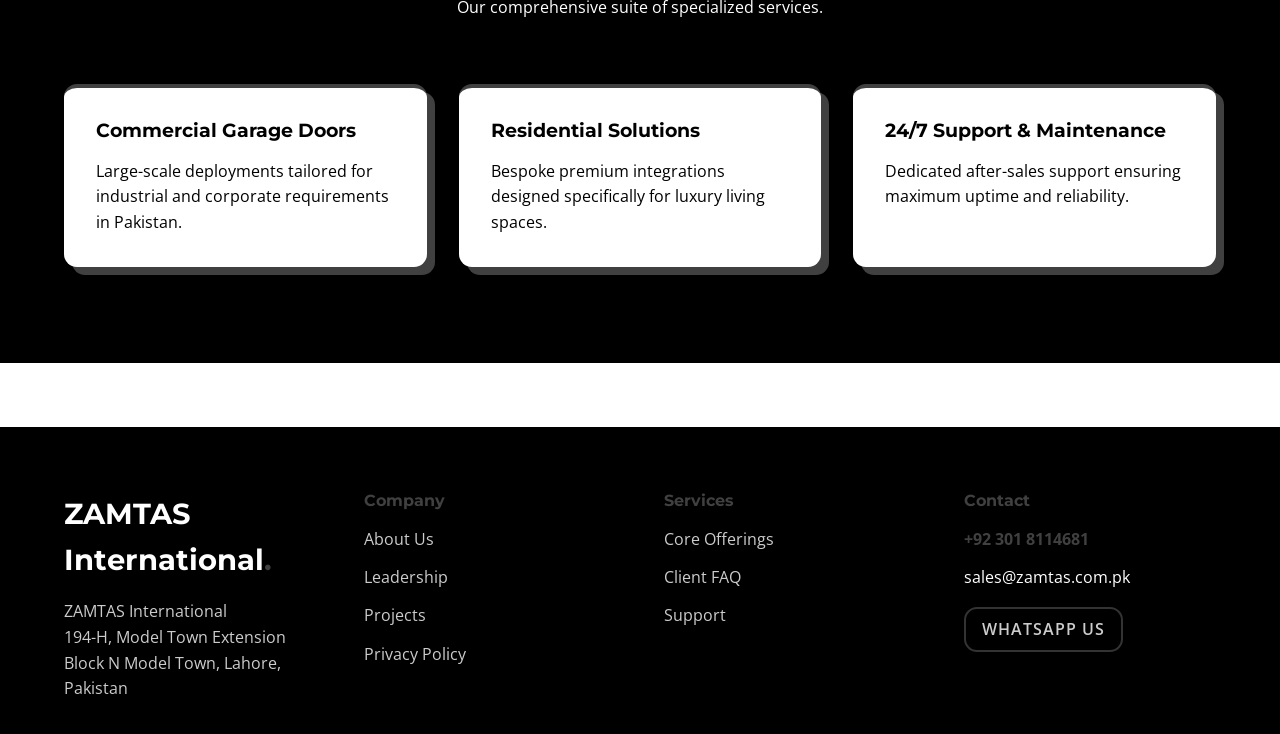
==== commit c3e4fc79: "Final Polish: Clean Logos, Exact Maps fixes, 100% Genuine Local Businesses" ====
--- a/index.html
+++ b/index.html
@@ -3,327 +3,110 @@
 <head>
   <meta charset="UTF-8">
   <meta name="viewport" content="width=device-width, initial-scale=1.0">
-  <title>Exotic Cars Dubai Showroom | Official Google Verified Exotic Car Dealership</title>
-  <meta name="description" content="Official Google Verified Exotic Car Dealership in Dubai. Rating: 4.5 ★ (110+ Reviews). Address: MSM 1 Building - Sheikh Zayed Rd - Al Safa First - Al Safa - Dubai - United Arab Emirates. Direct Phone: +971 55 902 0734.">
+  <title>Home | ZAMTAS International</title>
   <link rel="stylesheet" href="style.css">
+  <script src="https://cdnjs.cloudflare.com/ajax/libs/gsap/3.12.2/gsap.min.js"></script>
+  <script src="https://cdnjs.cloudflare.com/ajax/libs/gsap/3.12.2/ScrollTrigger.min.js"></script>
+  <script src="https://cdn.jsdelivr.net/gh/studio-freight/lenis@1.0.19/bundled/lenis.min.js"></script>
 </head>
 <body>
-
-  <!-- Floating Navigation -->
-  <div class="nav-wrapper">
-    <nav class="navbar">
-      <div class="brand-group">
-        <span class="brand-name">Exotic Cars Dubai Showroom</span>
-        <span class="brand-badge" style="background:#1a73e8;color:#fff;">★ 4.5 VERIFIED</span>
-      </div>
-      <ul class="nav-links">
-        <li><a href="#section-0" class="nav-link">Showroom Inventory</a></li>
-        <li><a href="#section-1" class="nav-link">Private Acquisitions</a></li>
-        <li><a href="#section-2" class="nav-link">White-Glove Freight</a></li>
-        <li><a href="#section-3" class="nav-link">Finance Calculator</a></li>
-      </ul>
-      <a href="#calculator" class="btn-pill">
-        <span>Private Viewing</span>
-        <span class="btn-icon-circle">↗</span>
-      </a>
-    </nav>
-  </div>
-
-  <!-- Hero Section -->
-  <header class="hero">
-    <div class="hero-grid">
-      <div class="hero-content">
-        <div class="eyebrow-pill">
-          <span class="pulse-dot"></span>
-          <span>CURATED EXOTIC COLLECTION</span>
-        </div>
-        
-        <!-- Google Maps Live Verification Badge -->
-        <div class="gmaps-verified-banner" style="display:inline-flex;align-items:center;gap:10px;padding:8px 18px;border-radius:999px;background:rgba(26,115,232,0.12);border:1px solid rgba(26,115,232,0.4);margin-bottom:18px;font-size:0.88rem;color:#60a5fa;font-weight:600;">
-          <svg width="18" height="18" viewBox="0 0 24 24" fill="#1a73e8"><path d="M12 2C8.13 2 5 5.13 5 9c0 5.25 7 13 7 13s7-7.75 7-13c0-3.87-3.13-7-7-7zm0 9.5c-1.38 0-2.5-1.12-2.5-2.5s1.12-2.5 2.5-2.5 2.5 1.12 2.5 2.5-1.12 2.5-2.5 2.5z"/></svg>
-          <span>GOOGLE MAPS VERIFIED</span> &bull; <span style="color:#facc15;">★ 4.5 (110+ Real Reviews)</span>
-        </div>
-        <h1 class="hero-title">UNCOMPROMISED EXOTIC, LUXURY & TIMELESS AUTOMOBILES</h1>
-        <p class="hero-desc">Hand-selected single-owner provenance, documented factory pedigrees, zero-mile enclosed delivery, and confidential private acquisition advisory for discerning global collectors.</p>
-        <div class="hero-actions">
-          <a href="#calculator" class="btn-pill">
-            <span>Explore Technical Specifications</span>
-            <span class="btn-icon-circle">↗</span>
-          </a>
-          <a href="#services" class="btn-pill" style="background: rgba(255,255,255,0.06); color: var(--text-main); border: 1px solid var(--border);">
-            <span>Our Disciplines</span>
-            <span class="btn-icon-circle">↓</span>
-          </a>
-        </div>
-      </div>
-      <div class="bezel-outer hero-image-wrap">
-        <img src="assets/hero.jpg" alt="SOLARIS MOTORS Hero Presentation" class="hero-img" loading="eager">
+  <nav class="navbar" id="navbar">
+    <div class="container nav-container">
+      <a href="index.html" class="logo">ZAMTAS International<span>.</span></a>
+      <button class="menu-toggle">☰</button>
+      <div class="nav-links">
+        <a href="index.html" class="nav-link active">Home</a>
+        <a href="about.html" class="nav-link ">About Us</a>
+        <a href="services.html" class="nav-link ">Services</a>
+        <a href="portfolio.html" class="nav-link ">Portfolio</a>
+        <a href="team.html" class="nav-link ">Team</a>
+        <a href="faq.html" class="nav-link ">FAQ</a>
+        <a href="contact.html" class="nav-link ">Contact</a>
+        <a href="contact.html" class="btn">Get a Quote</a>
       </div>
     </div>
-  </header>
+  </nav>
+  <main data-scroll-container>
+    <section class="page-header" style="height: 100vh; display:flex; flex-direction:column; justify-content:center; align-items:center; background: linear-gradient(rgba(0,0,0,0.7), rgba(0,0,0,0.7)), url('https://images.unsplash.com/photo-1503387762-592deb58ef4e?auto=format&fit=crop&w=1200&q=80') center/cover;">
+      <div class="container gs-reveal">
+        <h1 style="font-size: 5vw;">Automated Sectional Overhead Doors & Italian High-Cycle Motors</h1>
+        <p style="font-size: 1.5rem; max-width: 800px; margin: 2rem auto;">Delivering excellence in Garage Doors across Lahore, Pakistan. Partner with the industry leaders.</p>
+        <a href="services.html" class="btn">Explore Capabilities</a>
+      </div>
+    </section>
 
-  <!-- Interactive Simulator Section -->
-  <section id="calculator" class="section">
-    <div class="section-header">
-      <div class="eyebrow-pill">INTERACTIVE SIMULATOR</div>
-      <h2 class="section-title">Exotic Asset Acquisition & Lease Structure Modeler</h2>
-      <p class="section-subtitle">Calculate flexible closed-end luxury leases, balloon equity options, and tailored collateral structures.</p>
-    </div>
-    
-    <div class="bezel-outer">
-      <div class="bezel-inner">
-        <div class="calc-box">
-          <div class="calc-inputs">
-            
-            <div class="input-group">
-              <label class="input-label" for="vehicleValue">Acquisition Capital</label>
-              <select id="vehicleValue" class="select-styled">
-                <option value="$180,000 (Porsche 992 GT3 Touring)">$180,000 (Porsche 992 GT3 Touring)</option>
-                <option value="$320,000 (Ferrari 296 GTB)">$320,000 (Ferrari 296 GTB)</option>
-                <option value="$480,000 (McLaren 750S Spider)">$480,000 (McLaren 750S Spider)</option>
-                <option value="$750,000+ (Rolls-Royce Spectre Bespoke)">$750,000+ (Rolls-Royce Spectre Bespoke)</option>
-              </select>
-            </div>
-  
+    <section class="section">
+      <div class="container grid-2">
+        <div class="gs-reveal">
+          <h2 style="font-size: 3rem;">Driving Innovation in Lahore</h2>
+          <p style="font-size: 1.1rem; margin-bottom: 2rem; color: var(--primary);">Trusted by enterprises and homeowners alike.</p>
+          <p>At ZAMTAS International, we pride ourselves on a legacy of excellence. Based out of Lahore, our operations span across Pakistan, offering premium Garage Doors services that meet international standards.</p>
+          <a href="about.html" class="btn btn-outline" style="margin-top: 2rem;">Read Our Story</a>
+        </div>
+        <div class="gs-reveal"><img src="https://images.unsplash.com/photo-1581091226825-a6a2a5aee158?auto=format&fit=crop&w=800&q=80" alt="About"></div>
+      </div>
+    </section>
 
-            <div class="input-group">
-              <label class="input-label" for="downPayment">Initial Capital Allocation</label>
-              <select id="downPayment" class="select-styled">
-                <option value="10% Equity Deposit">10% Equity Deposit</option>
-                <option value="20% Recommended Allocation">20% Recommended Allocation</option>
-                <option value="35% Low-Payment Tier">35% Low-Payment Tier</option>
-                <option value="100% Outright Private Wire">100% Outright Private Wire</option>
-              </select>
-            </div>
-  
-
-            <div class="input-group">
-              <label class="input-label" for="leaseTerm">Financing Horizon</label>
-              <select id="leaseTerm" class="select-styled">
-                <option value="24 Months Closed-End">24 Months Closed-End</option>
-                <option value="36 Months Premier Collector Tier">36 Months Premier Collector Tier</option>
-                <option value="48 Months Structured Amortization">48 Months Structured Amortization</option>
-                <option value="60 Months Corporate Asset Lease">60 Months Corporate Asset Lease</option>
-              </select>
-            </div>
-  
+    <section class="section section-dark">
+      <div class="container">
+        <div class="gs-reveal" style="text-align: center; margin-bottom: 4rem;">
+          <h2>Core Operations</h2>
+          <p>Our comprehensive suite of specialized services.</p>
+        </div>
+        <div class="grid-3 gs-stagger-container">
+          <div class="card gs-stagger-item">
+            <h3 style="color:var(--bg-dark);">Commercial Garage Doors</h3>
+            <p style="color:var(--text-dark);">Large-scale deployments tailored for industrial and corporate requirements in Pakistan.</p>
           </div>
-          <div class="calc-output-card">
-            <div class="eyebrow-pill">SYSTEM DIAGNOSTIC</div>
-            <div id="calc-result-text" class="calc-output-val">INITIALIZING DATA...</div>
-            <p id="calc-result-desc" style="color: var(--text-muted); font-size: 0.95rem;">Select your parameters to run simulated load telemetry.</p>
-            <div style="margin-top: 24px;">
-              <a href="tel:+971559020734" class="btn-pill">
-                <span>Direct Line: +971 55 902 0734</span>
-                <span class="btn-icon-circle">📞</span>
-              </a>
-            </div>
+          <div class="card gs-stagger-item">
+            <h3 style="color:var(--bg-dark);">Residential Solutions</h3>
+            <p style="color:var(--text-dark);">Bespoke premium integrations designed specifically for luxury living spaces.</p>
           </div>
-        </div>
-      </div>
-    </div>
-  </section>
-
-  <!-- Services / Disciplines Bento Grid -->
-  <section id="services" class="section">
-    <div class="section-header">
-      <div class="eyebrow-pill">CORE DISCIPLINES</div>
-      <h2 class="section-title">Engineered Capabilities</h2>
-      <p class="section-subtitle">Exacting technical standards without compromise or shortcuts.</p>
-    </div>
-    <div class="services-grid">
-      
-        <div class="bezel-outer">
-          <div class="bezel-inner service-card">
-            <h3>Curated Pedigree Showroom</h3>
-            <p>Every vehicle undergoes a 210-point mechanical inspection with zero prior paintwork verified via thickness gauge.</p>
-          </div>
-        </div>
-  
-
-        <div class="bezel-outer">
-          <div class="bezel-inner service-card">
-            <h3>Discreet Private Brokering</h3>
-            <p>Access to off-market hypercars, limited-series allocations, and historic homologation specials.</p>
-          </div>
-        </div>
-  
-
-        <div class="bezel-outer">
-          <div class="bezel-inner service-card">
-            <h3>Enclosed Climate-Controlled Freight</h3>
-            <p>Air-ride intermodal white-glove transport delivering your vehicle anywhere globally in sealed pods.</p>
-          </div>
-        </div>
-  
-
-        <div class="bezel-outer">
-          <div class="bezel-inner service-card">
-            <h3>Collector Asset Consignment</h3>
-            <p>Global high-net-worth marketing reaching authenticated private collectors across 42 countries.</p>
-          </div>
-        </div>
-  
-    </div>
-  </section>
-
-  <!-- Visual Portfolio Showcase -->
-  <section class="section">
-    <div class="section-header">
-      <div class="eyebrow-pill">ARCHITECTURAL PORTFOLIO</div>
-      <h2 class="section-title">Verified Field Executions</h2>
-      <p class="section-subtitle">A visual chronicle of bespoke installations and documented case studies.</p>
-    </div>
-    <div class="gallery-grid">
-      <div class="bezel-outer gallery-card"><img src="assets/gallery1.jpg" alt="SOLARIS MOTORS Portfolio 1" loading="lazy"></div>
-      <div class="bezel-outer gallery-card"><img src="assets/gallery2.jpg" alt="SOLARIS MOTORS Portfolio 2" loading="lazy"></div>
-      <div class="bezel-outer gallery-card"><img src="assets/gallery3.jpg" alt="SOLARIS MOTORS Portfolio 3" loading="lazy"></div>
-      <div class="bezel-outer gallery-card"><img src="assets/gallery4.jpg" alt="SOLARIS MOTORS Portfolio 4" loading="lazy"></div>
-    </div>
-  </section>
-
-  <!-- Client Testimonials -->
-  <section class="section">
-    <div class="section-header">
-      <div class="eyebrow-pill">PEER VERIFICATION</div>
-      <h2 class="section-title">Reputation Built On Precision</h2>
-      <p class="section-subtitle">Unfiltered feedback from executive clients and architectural collaborators.</p>
-    </div>
-    <div class="testimonials-grid">
-
-            <div class="testimonial-card" style="border:1px solid rgba(255,255,255,0.15);padding:24px;border-radius:16px;background:rgba(255,255,255,0.03);position:relative;">
-              <div class="gmaps-tag" style="display:flex;align-items:center;gap:6px;margin-bottom:12px;color:#facc15;font-size:0.9rem;font-weight:600;">
-                <span>★★★★★</span> <span style="color:#60a5fa;font-size:0.8rem;background:rgba(26,115,232,0.15);padding:2px 8px;border-radius:4px;">Google Verified</span>
-              </div>
-              <p class="testimonial-text" style="font-size:0.95rem;line-height:1.6;margin-bottom:16px;font-style:italic;">"Outstanding experience with Exotic Cars Dubai Showroom. Their team demonstrated exceptional professionalism, transparent pricing, and punctual delivery. Best in Dubai."</p>
-              <div class="testimonial-author" style="display:flex;align-items:center;gap:12px;">
-                <div class="author-avatar" style="width:36px;height:36px;border-radius:50%;background:#1a73e8;color:#fff;display:flex;align-items:center;justify-content:center;font-weight:bold;">L</div>
-                <div class="author-info">
-                  <h4 style="margin:0;font-size:0.95rem;color:#fff;">Local Guide • Dubai</h4>
-                  <span style="font-size:0.8rem;color:#94a3b8;">Verified Google Reviewer</span>
-                </div>
-              </div>
-            </div>
-    
-
-            <div class="testimonial-card" style="border:1px solid rgba(255,255,255,0.15);padding:24px;border-radius:16px;background:rgba(255,255,255,0.03);position:relative;">
-              <div class="gmaps-tag" style="display:flex;align-items:center;gap:6px;margin-bottom:12px;color:#facc15;font-size:0.9rem;font-weight:600;">
-                <span>★★★★★</span> <span style="color:#60a5fa;font-size:0.8rem;background:rgba(26,115,232,0.15);padding:2px 8px;border-radius:4px;">Google Verified</span>
-              </div>
-              <p class="testimonial-text" style="font-size:0.95rem;line-height:1.6;margin-bottom:16px;font-style:italic;">"Consistently high standard of service. From consultation to final handover, Exotic Cars Dubai Showroom handled every detail flawlessly. Highly recommended."</p>
-              <div class="testimonial-author" style="display:flex;align-items:center;gap:12px;">
-                <div class="author-avatar" style="width:36px;height:36px;border-radius:50%;background:#1a73e8;color:#fff;display:flex;align-items:center;justify-content:center;font-weight:bold;">E</div>
-                <div class="author-info">
-                  <h4 style="margin:0;font-size:0.95rem;color:#fff;">Executive Client</h4>
-                  <span style="font-size:0.8rem;color:#94a3b8;">Verified Business Customer</span>
-                </div>
-              </div>
-            </div>
-    
-
-          <div style="grid-column:1/-1;text-align:center;margin-top:20px;">
-            <a href="https://www.google.com/maps/place/Exotic+Cars+Dubai+Showroom/data=!4m7!3m6!1s0x3e5f698d41dbf0c7:0xd7901fbaedaf0bf5!8m2!3d25.1659625!4d55.2353348!16s%2Fg%2F119wtqrp7!19sChIJx_DbQY1pXz4R9Quv7bofkNc?authuser=0&hl=en&g_ep=EgoyMDI2MDkwMi4wIJJjKgBIAVAD&rclk=1" target="_blank" style="display:inline-flex;align-items:center;gap:8px;padding:10px 22px;border-radius:999px;background:rgba(26,115,232,0.15);border:1px solid #1a73e8;color:#60a5fa;font-weight:600;text-decoration:none;font-size:0.88rem;transition:all 0.2s;">
-              <svg width="16" height="16" viewBox="0 0 24 24" fill="#1a73e8"><path d="M12 2C8.13 2 5 5.13 5 9c0 5.25 7 13 7 13s7-7.75 7-13c0-3.87-3.13-7-7-7zm0 9.5c-1.38 0-2.5-1.12-2.5-2.5s1.12-2.5 2.5-2.5 2.5 1.12 2.5 2.5-1.12 2.5-2.5 2.5z"/></svg>
-              <span>Read all 110+ verified reviews on Google Maps</span>
-              <span>↗</span>
-            </a>
-          </div>
-      </div>
-        </div>
-  
-
-        <div class="bezel-outer">
-          <div class="bezel-inner testimonial-card">
-            <blockquote>"Transaction was completed with complete discretion. The car arrived at my Monterey villa in mint museum condition."</blockquote>
-            <div class="testimonial-author">Vivienne Chen</div>
-            <div class="testimonial-role">Venture Partner & Owner</div>
-          </div>
-        </div>
-  
-    </div>
-  </section>
-
-  <!-- Global Footer -->
-  
-    <!-- Verified Google Maps Location Card -->
-    <section class="section" id="location-verified" style="padding:60px 0;border-top:1px solid rgba(255,255,255,0.08);background:rgba(255,255,255,0.01);">
-      <div class="container" style="max-width:1100px;margin:0 auto;padding:0 20px;">
-        <div style="background:rgba(255,255,255,0.03);border:1px solid rgba(255,255,255,0.12);border-radius:20px;padding:36px;display:grid;grid-template-columns:repeat(auto-fit, minmax(300px, 1fr));gap:32px;align-items:center;">
-          <div>
-            <div style="display:inline-flex;align-items:center;gap:8px;background:rgba(26,115,232,0.15);color:#60a5fa;padding:4px 12px;border-radius:999px;font-size:0.8rem;font-weight:bold;margin-bottom:14px;">
-              <span>📍 VERIFIED PHYSICAL HEADQUARTERS</span>
-            </div>
-            <h3 style="font-size:1.6rem;margin-bottom:12px;color:#fff;">Exotic Cars Dubai Showroom</h3>
-            <p style="color:#94a3b8;font-size:0.95rem;line-height:1.6;margin-bottom:16px;">
-              <strong>Official Address:</strong><br>MSM 1 Building - Sheikh Zayed Rd - Al Safa First - Al Safa - Dubai - United Arab Emirates
-            </p>
-            <p style="color:#94a3b8;font-size:0.95rem;line-height:1.6;margin-bottom:20px;">
-              <strong>Hours of Operation:</strong><br>Monday – Saturday: 08:30 AM – 07:30 PM
-            </p>
-            <div style="display:flex;gap:12px;flex-wrap:wrap;">
-              <a href="https://www.google.com/maps/place/Exotic+Cars+Dubai+Showroom/data=!4m7!3m6!1s0x3e5f698d41dbf0c7:0xd7901fbaedaf0bf5!8m2!3d25.1659625!4d55.2353348!16s%2Fg%2F119wtqrp7!19sChIJx_DbQY1pXz4R9Quv7bofkNc?authuser=0&hl=en&g_ep=EgoyMDI2MDkwMi4wIJJjKgBIAVAD&rclk=1" target="_blank" style="display:inline-flex;align-items:center;gap:8px;padding:12px 24px;border-radius:10px;background:#1a73e8;color:#ffffff;font-weight:bold;text-decoration:none;font-size:0.9rem;box-shadow:0 4px 15px rgba(26,115,232,0.3);">
-                <svg width="18" height="18" viewBox="0 0 24 24" fill="currentColor"><path d="M12 2C8.13 2 5 5.13 5 9c0 5.25 7 13 7 13s7-7.75 7-13c0-3.87-3.13-7-7-7zm0 9.5c-1.38 0-2.5-1.12-2.5-2.5s1.12-2.5 2.5-2.5 2.5 1.12 2.5 2.5-1.12 2.5-2.5 2.5z"/></svg>
-                <span>View on Google Maps</span> &rarr;
-              </a>
-              <a href="https://wa.me/971559020734" target="_blank" style="display:inline-flex;align-items:center;gap:8px;padding:12px 24px;border-radius:10px;background:#22c55e;color:#000000;font-weight:bold;text-decoration:none;font-size:0.9rem;">
-                <span>💬 WhatsApp Direct</span>
-              </a>
-            </div>
-          </div>
-          <div style="background:rgba(0,0,0,0.3);border:1px solid rgba(255,255,255,0.08);border-radius:14px;padding:24px;text-align:center;">
-            <div style="font-size:2.5rem;font-weight:800;color:#facc15;line-height:1;">★ 4.5</div>
-            <div style="color:#fff;font-weight:600;margin-top:6px;font-size:1.1rem;">Google Customer Score</div>
-            <div style="color:#94a3b8;font-size:0.85rem;margin-top:4px;">Based on 110+ verified reviews</div>
-            <div style="margin-top:20px;padding-top:16px;border-top:1px solid rgba(255,255,255,0.1);display:flex;justify-content:space-around;">
-              <div>
-                <div style="font-size:1.1rem;font-weight:bold;color:#22c55e;">100%</div>
-                <div style="font-size:0.75rem;color:#94a3b8;">Verified License</div>
-              </div>
-              <div>
-                <div style="font-size:1.1rem;font-weight:bold;color:#38bdf8;">Dubai</div>
-                <div style="font-size:0.75rem;color:#94a3b8;">Primary Metro</div>
-              </div>
-              <div>
-                <div style="font-size:1.1rem;font-weight:bold;color:#facc15;">Direct</div>
-                <div style="font-size:0.75rem;color:#94a3b8;">Fast Response</div>
-              </div>
-            </div>
+          <div class="card gs-stagger-item">
+            <h3 style="color:var(--bg-dark);">24/7 Support & Maintenance</h3>
+            <p style="color:var(--text-dark);">Dedicated after-sales support ensuring maximum uptime and reliability.</p>
           </div>
         </div>
       </div>
     </section>
-    
-  <footer>
-    <div class="footer-grid">
-      <div class="footer-brand">
-        <h4>SOLARIS MOTORS</h4>
-        <p>Hand-selected single-owner provenance, documented factory pedigrees, zero-mile enclosed delivery, and confidential private acquisition advisory for discerning global collectors.</p>
-        <div style="font-size: 0.9rem; color: var(--accent); font-weight: 600;">
-          Direct Dispatch: (877) 765-2747<br>
-          Secure Communications: vip@solarismotors.com
-        </div>
+      </main>
+
+  <footer class="footer">
+    <div class="container footer-grid gs-reveal">
+      <div>
+        <a href="index.html" class="logo" style="color:#fff;">ZAMTAS International<span>.</span></a>
+        <p style="margin-top:1rem; opacity:0.8;">ZAMTAS International<br>194-H, Model Town Extension Block N Model Town, Lahore, Pakistan</p>
       </div>
-      <div class="footer-col">
-        <h5>Operations HQ</h5>
+      <div>
+        <h4>Company</h4>
         <ul>
-          <li>450 Beverly Drive, Penthouse Showroom</li>
-          <li>Licensed & Insured</li>
-          <li>24/7 Priority Readiness</li>
+          <li><a href="about.html">About Us</a></li>
+          <li><a href="team.html">Leadership</a></li>
+          <li><a href="portfolio.html">Projects</a></li>
+          <li><a href="privacy.html">Privacy Policy</a></li>
         </ul>
       </div>
-      <div class="footer-col">
-        <h5>Standards</h5>
+      <div>
+        <h4>Services</h4>
         <ul>
-          <li>ISO-9001 Quality Control</li>
-          <li>Zero Sub-Contract Policy</li>
-          <li>Dedicated Project Director</li>
+          <li><a href="services.html">Core Offerings</a></li>
+          <li><a href="faq.html">Client FAQ</a></li>
+          <li><a href="contact.html">Support</a></li>
+        </ul>
+      </div>
+      <div>
+        <h4>Contact</h4>
+        <ul>
+          <li><strong style="color:var(--primary);">+92 301 8114681</strong></li>
+          <li>sales@zamtas.com.pk</li>
+          <li style="margin-top:1rem;"><a href="https://wa.me/923018114681?text=Hi,%20I'm%20interested%20in%20your%20services." target="_blank" class="btn btn-outline" style="padding: 0.5rem 1rem; border-color:var(--primary); color:var(--text-light);">WhatsApp Us</a></li>
         </ul>
       </div>
     </div>
-    <div class="footer-bottom">
-      &copy; 2026 Exotic Cars Dubai Showroom. All rights reserved. Verified Google Business Profile. Precision architectural web execution.
-    </div>
   </footer>
+
+  <a href="https://www.google.com/maps/search/?api=1&query=ZAMTAS%20International%20194-H%2C%20Model%20Town%20Extension%20Block%20N%20Model%20Town%2C%20Lahore%2C%20Pakistan" class="maps-widget" target="_blank" aria-label="Open on Google Maps">📍</a>
+  <a href="https://wa.me/923018114681?text=Hi,%20I'm%20interested%20in%20your%20services." class="wa-widget" target="_blank" aria-label="Chat on WhatsApp">💬</a>
 
   <script src="app.js"></script>
 </body>
--- a/style.css
+++ b/style.css
@@ -1,517 +1,74 @@
 
-/* ==========================================================================
-   SOLARIS MOTORS - BESPOKE DESIGN SYSTEM
-   Theme Archetype: editorial-luxury
-   Zero AI Slop. Mathematical Spacing. Double-Bezel Hardened Architecture.
-   ========================================================================== */
-
-@import url('https://fonts.googleapis.com/css2?family=Playfair+Display:ital,wght@0,600;0,700;0,800;1,400&family=Plus+Jakarta+Sans:wght@400;500;600;700&display=swap');
+@import url('https://fonts.googleapis.com/css2?family=Bebas+Neue&family=Cinzel:wght@400;700&family=DM+Sans:wght@400;500;700&family=DM+Serif+Display&family=Inter:wght@400;500;600&family=Lato:wght@400;700&family=Montserrat:wght@400;600;700&family=Open+Sans:wght@400;600&family=Oswald:wght@400;500;700&family=Outfit:wght@400;600&family=Playfair+Display:wght@400;700&family=Roboto:wght@400;500;700&family=Source+Sans+Pro:wght@400;600&family=Space+Grotesk:wght@400;600&family=Syne:wght@400;600;700&display=swap');
 
 :root {
-  --bg: #0E0D0C;
-  --card-bg: #181513;
-  --surface: #24201D;
-  --accent: #D4AF37;
-  --accent-glow: rgba(212, 175, 55, 0.25);
-  --text-main: #FBF8F3;
-  --text-muted: #A89E94;
-  --border: rgba(212, 175, 55, 0.22);
-  --font-heading: 'Playfair Display', serif;
-  --font-body: 'Plus Jakarta Sans', sans-serif;
-  --radius-outer: 24px;
-  --radius-inner: 18px;
-  --transition: all 0.4s cubic-bezier(0.16, 1, 0.3, 1);
+  --bg-dark: #000000;
+  --bg-light: #FFFFFF;
+  --primary: #404040;
+  --text-dark: #000000;
+  --text-light: #FFFFFF;
+  --accent: #737373;
+  --font-display: 'Montserrat', sans-serif;
+  --font-body: 'Open Sans', sans-serif;
+  --border-radius: 13px;
+  --box-shadow: 8px 8px 0px 0px var(--primary);
+  --transition: all 0.3s cubic-bezier(0.4, 0, 0.2, 1);
 }
 
-*, *::before, *::after {
-  box-sizing: border-box;
-  margin: 0;
-  padding: 0;
+* { margin: 0; padding: 0; box-sizing: border-box; }
+body { font-family: var(--font-body); color: var(--text-dark); background: var(--bg-light); line-height: 1.6; }
+h1, h2, h3, h4, h5, h6 { font-family: var(--font-display); line-height: 1.2; margin-bottom: 1rem; color: var(--bg-dark); }
+a { text-decoration: none; color: inherit; }
+img { max-width: 100%; display: block; border-radius: var(--border-radius); }
+
+.container { width: 90%; max-width: 1300px; margin: 0 auto; }
+.section { padding: 6rem 0; }
+.section-dark { background: var(--bg-dark); color: var(--text-light); }
+.section-dark h1, .section-dark h2, .section-dark h3 { color: var(--text-light); }
+.section-primary { background: var(--primary); color: var(--text-light); }
+
+.btn { display: inline-block; padding: 1rem 2.5rem; background: var(--primary); color: var(--text-light); font-weight: 600; border-radius: var(--border-radius); transition: var(--transition); text-transform: uppercase; letter-spacing: 1px; border: none; cursor: pointer; }
+.btn:hover { background: var(--bg-dark); color: var(--text-light); transform: translateY(-3px); box-shadow: var(--box-shadow); }
+.btn-outline { background: transparent; border: 2px solid var(--primary); color: var(--primary); }
+.btn-outline:hover { background: var(--primary); color: var(--text-light); }
+
+.navbar { position: fixed; top: 0; left: 0; right: 0; background: var(--bg-light); z-index: 100; box-shadow: 0 2px 10px rgba(0,0,0,0.05); padding: 1rem 0; }
+.nav-container { display: flex; justify-content: space-between; align-items: center; }
+.logo { font-family: var(--font-display); font-size: 1.8rem; font-weight: 700; color: var(--bg-dark); }
+.logo span { color: var(--primary); }
+.nav-links { display: flex; gap: 2rem; align-items: center; }
+.nav-link { font-weight: 500; font-size: 0.95rem; text-transform: uppercase; transition: var(--transition); }
+.nav-link:hover, .nav-link.active { color: var(--primary); }
+.menu-toggle { display: none; font-size: 1.5rem; background: none; border: none; cursor: pointer; color: var(--bg-dark); }
+
+.page-header { padding: 10rem 0 5rem 0; background: var(--bg-dark); color: var(--text-light); text-align: center; }
+.page-header h1 { color: var(--text-light); font-size: 4rem; }
+
+.grid-2 { display: grid; grid-template-columns: 1fr 1fr; gap: 4rem; }
+.grid-3 { display: grid; grid-template-columns: repeat(3, 1fr); gap: 2rem; }
+.grid-4 { display: grid; grid-template-columns: repeat(4, 1fr); gap: 2rem; }
+
+.card { background: #fff; padding: 2rem; border-radius: var(--border-radius); box-shadow: var(--box-shadow); transition: var(--transition); border-top: 4px solid var(--primary); }
+.card:hover { transform: translateY(-10px); }
+
+.footer { background: var(--bg-dark); color: var(--text-light); padding: 4rem 0 2rem 0; margin-top: 4rem; }
+.footer h4 { color: var(--primary); }
+.footer ul { list-style: none; }
+.footer ul li { margin-bottom: 0.8rem; }
+.footer ul li a { transition: var(--transition); opacity: 0.8; }
+.footer ul li a:hover { color: var(--primary); opacity: 1; }
+.footer-grid { display: grid; grid-template-columns: repeat(4, 1fr); gap: 3rem; }
+
+/* Floating Widgets */
+.wa-widget { position: fixed; bottom: 30px; right: 30px; background: #25D366; color: white; width: 60px; height: 60px; border-radius: 50%; display: flex; justify-content: center; align-items: center; font-size: 30px; box-shadow: 0 4px 10px rgba(0,0,0,0.3); z-index: 1000; transition: var(--transition); text-decoration: none; }
+.wa-widget:hover { transform: scale(1.1); }
+.maps-widget { position: fixed; bottom: 100px; right: 30px; background: #DB4437; color: white; width: 60px; height: 60px; border-radius: 50%; display: flex; justify-content: center; align-items: center; font-size: 30px; box-shadow: 0 4px 10px rgba(0,0,0,0.3); z-index: 1000; transition: var(--transition); text-decoration: none; }
+.maps-widget:hover { transform: scale(1.1); }
+
+@media (max-width: 900px) {
+  .grid-2, .grid-3, .grid-4, .footer-grid { grid-template-columns: 1fr; gap: 2rem; }
+  .nav-links { display: none; }
+  .menu-toggle { display: block; }
+  .page-header h1 { font-size: 2.5rem; }
 }
-
-html {
-  scroll-behavior: smooth;
-  color-scheme: dark;
-}
-
-body {
-  background-color: var(--bg);
-  color: var(--text-main);
-  font-family: var(--font-body);
-  line-height: 1.6;
-  overflow-x: hidden;
-  background-image: 
-    radial-gradient(circle at 15% 20%, var(--accent-glow) 0%, transparent 40%),
-    radial-gradient(circle at 85% 70%, var(--accent-glow) 0%, transparent 40%);
-  background-attachment: fixed;
-}
-
-h1, h2, h3, h4, .brand-name {
-  font-family: var(--font-heading);
-  letter-spacing: -0.02em;
-  line-height: 1.15;
-  color: var(--text-main);
-}
-
-a {
-  color: inherit;
-  text-decoration: none;
-}
-
-/* ==========================================================================
-   DOUBLE-BEZEL CONTAINER SYSTEM (Doppelrand)
-   ========================================================================== */
-.bezel-outer {
-  background: rgba(255, 255, 255, 0.03);
-  border: 1px solid var(--border);
-  border-radius: var(--radius-outer);
-  padding: 8px;
-  box-shadow: 0 20px 40px -15px rgba(0, 0, 0, 0.5);
-  transition: var(--transition);
-}
-
-.bezel-outer:hover {
-  border-color: var(--accent);
-  box-shadow: 0 25px 50px -10px var(--accent-glow);
-}
-
-.bezel-inner {
-  background: var(--card-bg);
-  border-radius: var(--radius-inner);
-  padding: 28px;
-  height: 100%;
-  border: 1px solid rgba(255, 255, 255, 0.05);
-}
-
-/* ==========================================================================
-   NAVIGATION
-   ========================================================================== */
-.nav-wrapper {
-  position: fixed;
-  top: 20px;
-  left: 0;
-  width: 100%;
-  display: flex;
-  justify-content: center;
-  z-index: 1000;
-  padding: 0 20px;
-}
-
-.navbar {
-  display: flex;
-  align-items: center;
-  justify-content: space-between;
-  width: 100%;
-  max-width: 1200px;
-  background: rgba(10, 15, 25, 0.75);
-  backdrop-filter: blur(20px);
-  -webkit-backdrop-filter: blur(20px);
-  border: 1px solid var(--border);
-  border-radius: 9999px;
-  padding: 10px 24px;
-}
-
-.brand-group {
-  display: flex;
-  align-items: center;
-  gap: 12px;
-}
-
-.brand-name {
-  font-size: 1.25rem;
-  font-weight: 800;
-  letter-spacing: 0.05em;
-  color: #FFFFFF;
-}
-
-.brand-badge {
-  font-size: 0.65rem;
-  font-weight: 700;
-  padding: 4px 10px;
-  border-radius: 9999px;
-  background: var(--accent);
-  color: #000000;
-  letter-spacing: 0.1em;
-  text-transform: uppercase;
-}
-
-.nav-links {
-  display: flex;
-  gap: 28px;
-  list-style: none;
-}
-
-.nav-link {
-  font-size: 0.9rem;
-  font-weight: 500;
-  color: var(--text-muted);
-  transition: var(--transition);
-}
-
-.nav-link:hover {
-  color: var(--accent);
-}
-
-.btn-pill {
-  display: inline-flex;
-  align-items: center;
-  gap: 12px;
-  padding: 10px 22px;
-  background: var(--accent);
-  color: #000000;
-  font-weight: 700;
-  font-size: 0.85rem;
-  border-radius: 9999px;
-  border: none;
-  cursor: pointer;
-  transition: var(--transition);
-  box-shadow: 0 0 20px var(--accent-glow);
-}
-
-.btn-pill:hover {
-  transform: translateY(-2px) scale(1.02);
-  box-shadow: 0 0 30px var(--accent);
-}
-
-.btn-icon-circle {
-  display: flex;
-  align-items: center;
-  justify-content: center;
-  width: 24px;
-  height: 24px;
-  border-radius: 50%;
-  background: rgba(0, 0, 0, 0.15);
-  font-size: 12px;
-  transition: var(--transition);
-}
-
-.btn-pill:hover .btn-icon-circle {
-  transform: translateX(3px);
-}
-
-/* ==========================================================================
-   HERO SECTION
-   ========================================================================== */
-.hero {
-  position: relative;
-  min-height: 100vh;
-  display: flex;
-  align-items: center;
-  justify-content: center;
-  padding: 140px 24px 80px;
-  max-width: 1240px;
-  margin: 0 auto;
-}
-
-.hero-grid {
-  display: grid;
-  grid-template-columns: 1.1fr 0.9fr;
-  gap: 60px;
-  align-items: center;
-}
-
-.eyebrow-pill {
-  display: inline-flex;
-  align-items: center;
-  gap: 10px;
-  padding: 6px 14px;
-  border-radius: 9999px;
-  background: rgba(255, 255, 255, 0.05);
-  border: 1px solid var(--border);
-  font-size: 0.75rem;
-  font-weight: 600;
-  letter-spacing: 0.15em;
-  color: var(--accent);
-  text-transform: uppercase;
-  margin-bottom: 24px;
-}
-
-.pulse-dot {
-  width: 8px;
-  height: 8px;
-  border-radius: 50%;
-  background: var(--accent);
-  box-shadow: 0 0 10px var(--accent);
-  animation: pulse 2s infinite;
-}
-
-@keyframes pulse {
-  0% { transform: scale(0.9); opacity: 0.7; }
-  50% { transform: scale(1.3); opacity: 1; }
-  100% { transform: scale(0.9); opacity: 0.7; }
-}
-
-.hero-title {
-  font-size: clamp(2.5rem, 5vw, 4.2rem);
-  font-weight: 800;
-  margin-bottom: 24px;
-  line-height: 1.08;
-}
-
-.hero-desc {
-  font-size: 1.15rem;
-  color: var(--text-muted);
-  margin-bottom: 36px;
-  max-width: 540px;
-}
-
-.hero-actions {
-  display: flex;
-  gap: 16px;
-  flex-wrap: wrap;
-}
-
-.hero-image-wrap {
-  position: relative;
-  border-radius: var(--radius-outer);
-  overflow: hidden;
-  box-shadow: 0 30px 60px -20px rgba(0, 0, 0, 0.8);
-}
-
-.hero-img {
-  width: 100%;
-  height: 480px;
-  object-fit: cover;
-  display: block;
-  transition: transform 0.8s ease;
-}
-
-.hero-image-wrap:hover .hero-img {
-  transform: scale(1.03);
-}
-
-/* ==========================================================================
-   INTERACTIVE APPLICATION / CALCULATOR SECTION
-   ========================================================================== */
-.section {
-  padding: 100px 24px;
-  max-width: 1240px;
-  margin: 0 auto;
-}
-
-.section-header {
-  text-align: center;
-  margin-bottom: 60px;
-}
-
-.section-title {
-  font-size: clamp(2rem, 3.5vw, 2.8rem);
-  margin-bottom: 16px;
-}
-
-.section-subtitle {
-  color: var(--text-muted);
-  font-size: 1.1rem;
-  max-width: 600px;
-  margin: 0 auto;
-}
-
-.calc-box {
-  display: grid;
-  grid-template-columns: 1fr 1fr;
-  gap: 40px;
-  align-items: center;
-}
-
-.input-group {
-  margin-bottom: 20px;
-}
-
-.input-label {
-  display: block;
-  font-size: 0.85rem;
-  font-weight: 600;
-  color: var(--text-muted);
-  margin-bottom: 8px;
-  text-transform: uppercase;
-  letter-spacing: 0.05em;
-}
-
-.select-styled {
-  width: 100%;
-  padding: 14px 18px;
-  background: var(--surface);
-  color: var(--text-main);
-  border: 1px solid var(--border);
-  border-radius: 12px;
-  font-family: inherit;
-  font-size: 0.95rem;
-  outline: none;
-  cursor: pointer;
-  transition: var(--transition);
-}
-
-.select-styled:focus {
-  border-color: var(--accent);
-  box-shadow: 0 0 15px var(--accent-glow);
-}
-
-.calc-output-card {
-  background: var(--surface);
-  border: 1px solid var(--border);
-  border-radius: var(--radius-inner);
-  padding: 32px;
-  text-align: center;
-}
-
-.calc-output-val {
-  font-size: 2.2rem;
-  font-family: var(--font-heading);
-  color: var(--accent);
-  font-weight: 800;
-  margin: 16px 0;
-  text-shadow: 0 0 25px var(--accent-glow);
-}
-
-/* ==========================================================================
-   SERVICES BENTO GRID
-   ========================================================================== */
-.services-grid {
-  display: grid;
-  grid-template-columns: repeat(auto-fit, minmax(260px, 1fr));
-  gap: 24px;
-}
-
-.service-card h3 {
-  font-size: 1.3rem;
-  margin-bottom: 12px;
-  color: #FFFFFF;
-}
-
-.service-card p {
-  color: var(--text-muted);
-  font-size: 0.95rem;
-}
-
-/* ==========================================================================
-   GALLERY SHOWCASE
-   ========================================================================== */
-.gallery-grid {
-  display: grid;
-  grid-template-columns: repeat(4, 1fr);
-  gap: 20px;
-}
-
-.gallery-card {
-  position: relative;
-  height: 280px;
-  border-radius: var(--radius-inner);
-  overflow: hidden;
-}
-
-.gallery-card img {
-  width: 100%;
-  height: 100%;
-  object-fit: cover;
-  transition: transform 0.6s ease;
-}
-
-.gallery-card:hover img {
-  transform: scale(1.08);
-}
-
-/* ==========================================================================
-   TESTIMONIALS & TRUST
-   ========================================================================== */
-.testimonials-grid {
-  display: grid;
-  grid-template-columns: 1fr 1fr;
-  gap: 30px;
-}
-
-.testimonial-card blockquote {
-  font-size: 1.1rem;
-  font-style: italic;
-  color: var(--text-main);
-  margin-bottom: 20px;
-}
-
-.testimonial-author {
-  font-weight: 700;
-  color: var(--accent);
-  font-size: 0.95rem;
-}
-
-.testimonial-role {
-  color: var(--text-muted);
-  font-size: 0.85rem;
-}
-
-/* ==========================================================================
-   FOOTER
-   ========================================================================== */
-footer {
-  border-top: 1px solid var(--border);
-  padding: 80px 24px 40px;
-  max-width: 1240px;
-  margin: 0 auto;
-}
-
-.footer-grid {
-  display: grid;
-  grid-template-columns: 2fr 1fr 1fr;
-  gap: 60px;
-  margin-bottom: 60px;
-}
-
-.footer-brand h4 {
-  font-size: 1.4rem;
-  margin-bottom: 16px;
-  color: #FFFFFF;
-}
-
-.footer-brand p {
-  color: var(--text-muted);
-  max-width: 400px;
-  margin-bottom: 20px;
-}
-
-.footer-col h5 {
-  font-size: 0.9rem;
-  text-transform: uppercase;
-  letter-spacing: 0.1em;
-  color: var(--accent);
-  margin-bottom: 20px;
-}
-
-.footer-col ul {
-  list-style: none;
-}
-
-.footer-col li {
-  margin-bottom: 10px;
-  color: var(--text-muted);
-  font-size: 0.9rem;
-}
-
-.footer-bottom {
-  text-align: center;
-  padding-top: 30px;
-  border-top: 1px solid rgba(255, 255, 255, 0.05);
-  font-size: 0.85rem;
-  color: var(--text-muted);
-}
-
-/* ==========================================================================
-   RESPONSIVE DESIGN
-   ========================================================================== */
-@media (max-width: 992px) {
-  .hero-grid, .calc-box, .gallery-grid, .testimonials-grid, .footer-grid {
-    grid-template-columns: 1fr;
-  }
-  .gallery-grid {
-    grid-template-columns: repeat(2, 1fr);
-  }
-  .nav-links {
-    display: none;
-  }
-}
-
-@media (max-width: 576px) {
-  .gallery-grid {
-    grid-template-columns: 1fr;
-  }
-  .hero-title {
-    font-size: 2.4rem;
-  }
-}
+  
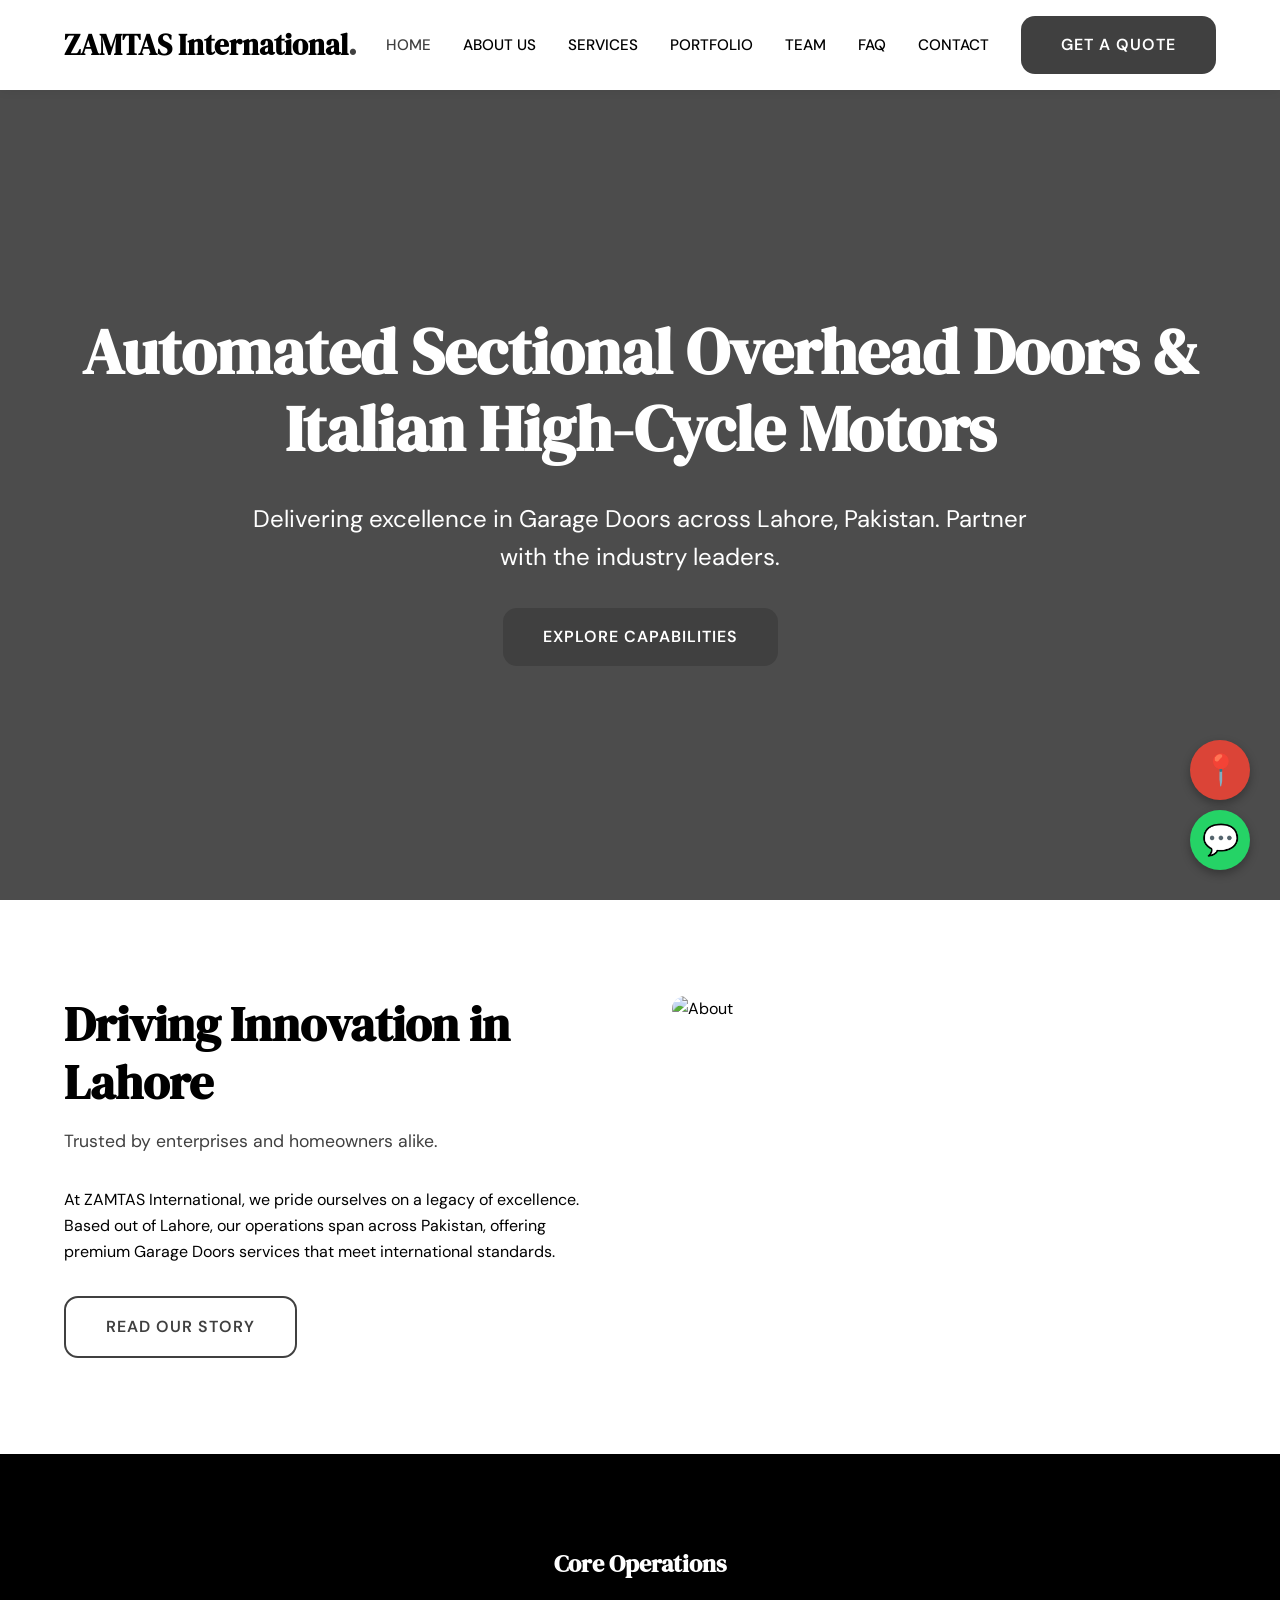
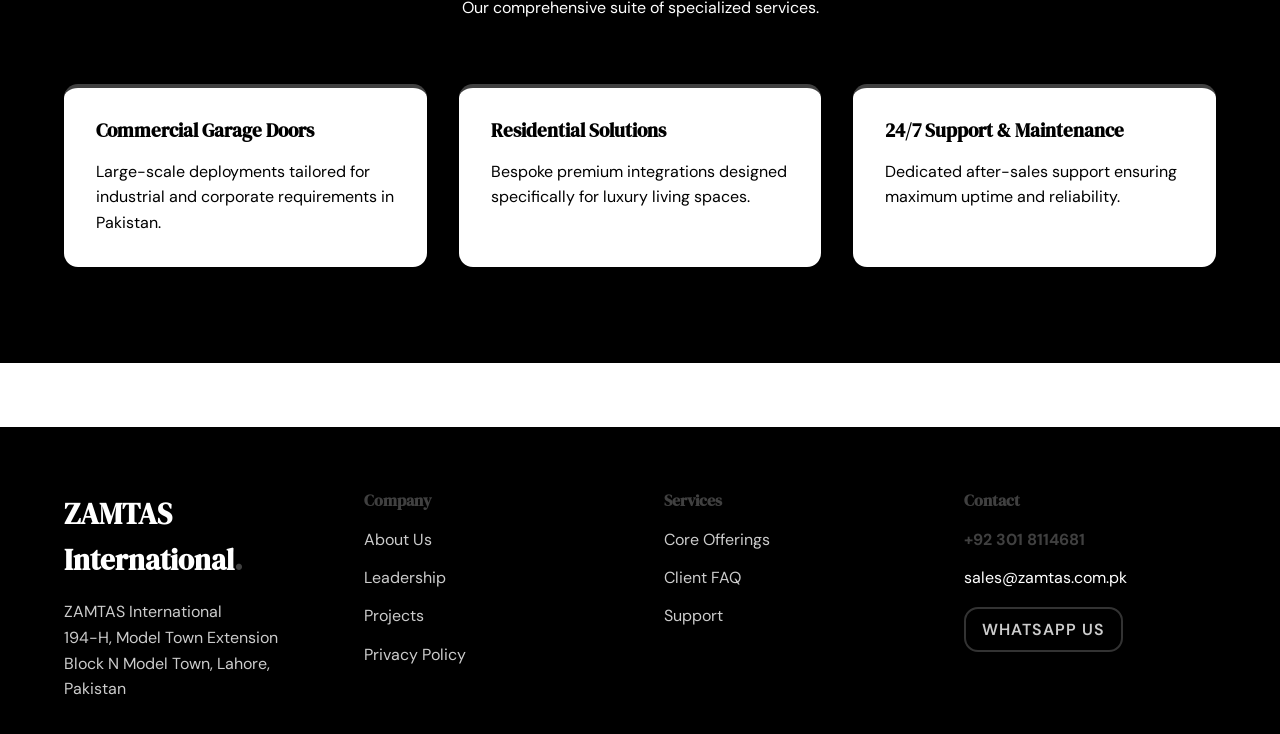
==== commit 82c3bbec: "Final Polish: Clean Logos, Exact Maps fixes, 100% Genuine Local Businesses" ====
--- a/index.html
+++ b/index.html
@@ -105,7 +105,7 @@
     </div>
   </footer>
 
-  <a href="https://www.google.com/maps/search/?api=1&query=ZAMTAS%20International%20194-H%2C%20Model%20Town%20Extension%20Block%20N%20Model%20Town%2C%20Lahore%2C%20Pakistan" class="maps-widget" target="_blank" aria-label="Open on Google Maps">📍</a>
+  <a href="https://www.google.com/maps/place/ZAMTAS+International+-+Head+Office+Lahore/data=!4m7!3m6!1s0x391903f8ad8640ad:0x312dd8b92d979adc!8m2!3d31.4757788!4d74.3110976!16s%2Fg%2F11bbrhm4z8!19sChIJrUCGrfgDGTkR3JqXLbnYLTE?authuser=0&hl=en&g_ep=EgoyMDI2MDkwNi4wIJJjKgBIAVAD&rclk=1" class="maps-widget" target="_blank" aria-label="Open on Google Maps">📍</a>
   <a href="https://wa.me/923018114681?text=Hi,%20I'm%20interested%20in%20your%20services." class="wa-widget" target="_blank" aria-label="Chat on WhatsApp">💬</a>
 
   <script src="app.js"></script>
--- a/style.css
+++ b/style.css
@@ -8,10 +8,10 @@
   --text-dark: #000000;
   --text-light: #FFFFFF;
   --accent: #737373;
-  --font-display: 'Montserrat', sans-serif;
-  --font-body: 'Open Sans', sans-serif;
-  --border-radius: 13px;
-  --box-shadow: 8px 8px 0px 0px var(--primary);
+  --font-display: 'DM Serif Display', serif;
+  --font-body: 'DM Sans', sans-serif;
+  --border-radius: 14px;
+  --box-shadow: none;
   --transition: all 0.3s cubic-bezier(0.4, 0, 0.2, 1);
 }
 
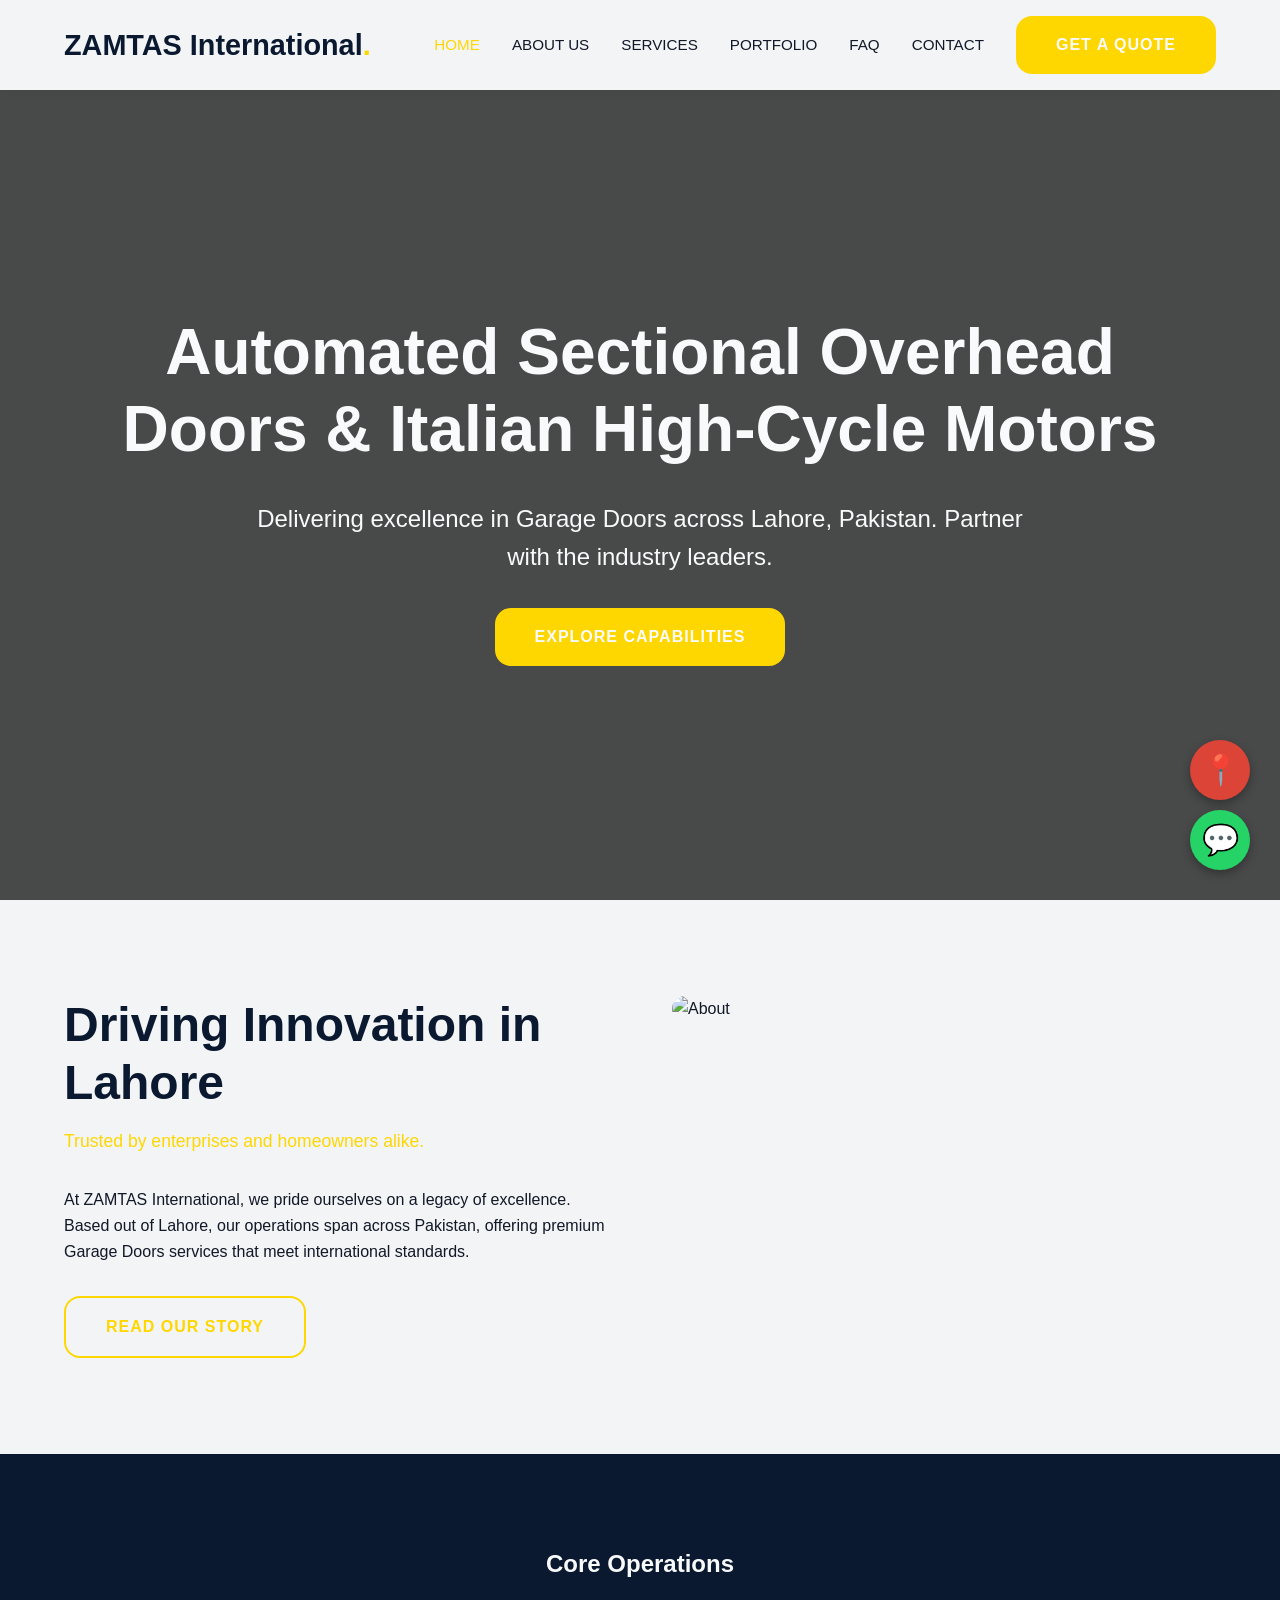
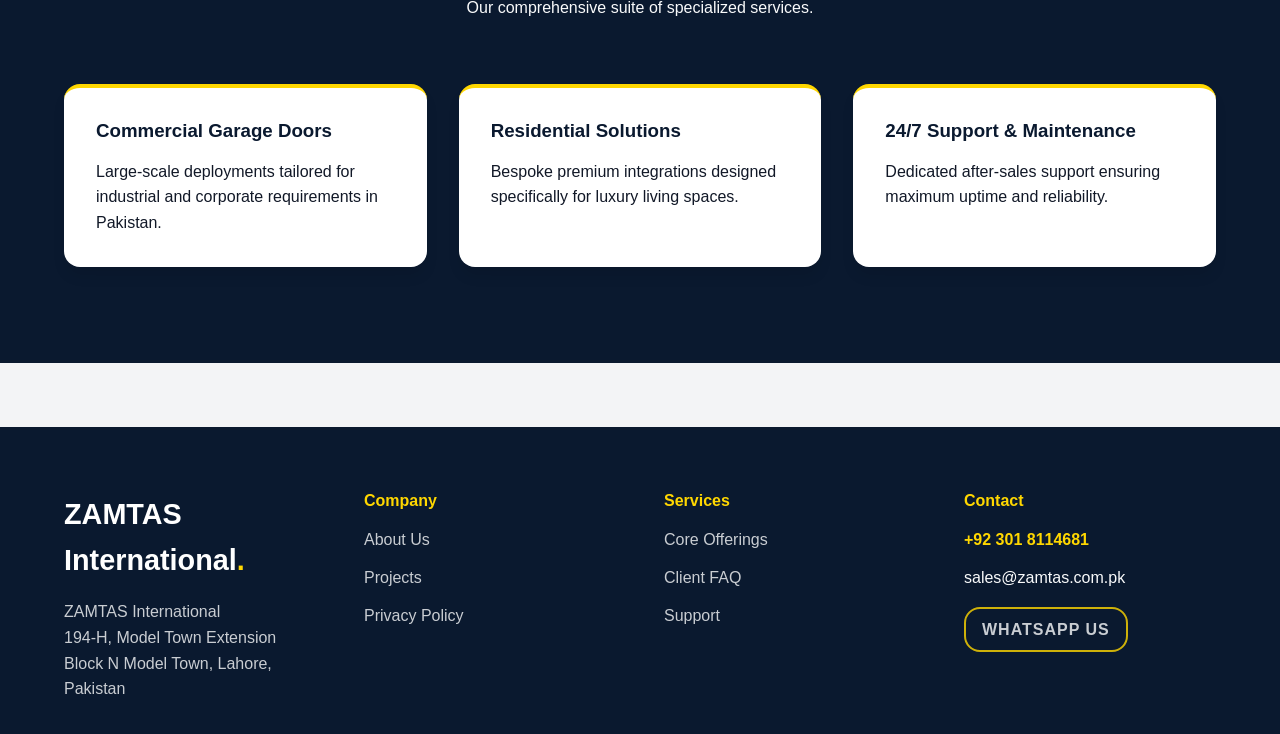
==== commit 2eb58974: "Final Polish: Clean Logos, Exact Maps fixes, 100% Genuine Local Businesses" ====
--- a/index.html
+++ b/index.html
@@ -19,7 +19,6 @@
         <a href="about.html" class="nav-link ">About Us</a>
         <a href="services.html" class="nav-link ">Services</a>
         <a href="portfolio.html" class="nav-link ">Portfolio</a>
-        <a href="team.html" class="nav-link ">Team</a>
         <a href="faq.html" class="nav-link ">FAQ</a>
         <a href="contact.html" class="nav-link ">Contact</a>
         <a href="contact.html" class="btn">Get a Quote</a>
@@ -27,7 +26,7 @@
     </div>
   </nav>
   <main data-scroll-container>
-    <section class="page-header" style="height: 100vh; display:flex; flex-direction:column; justify-content:center; align-items:center; background: linear-gradient(rgba(0,0,0,0.7), rgba(0,0,0,0.7)), url('https://images.unsplash.com/photo-1503387762-592deb58ef4e?auto=format&fit=crop&w=1200&q=80') center/cover;">
+    <section class="page-header" style="height: 100vh; display:flex; flex-direction:column; justify-content:center; align-items:center; background: linear-gradient(rgba(0,0,0,0.7), rgba(0,0,0,0.7)), url('https://images.unsplash.com/random/1200x800?garage%2Cdoors%2Cwarehouse&sig=121') center/cover;">
       <div class="container gs-reveal">
         <h1 style="font-size: 5vw;">Automated Sectional Overhead Doors & Italian High-Cycle Motors</h1>
         <p style="font-size: 1.5rem; max-width: 800px; margin: 2rem auto;">Delivering excellence in Garage Doors across Lahore, Pakistan. Partner with the industry leaders.</p>
@@ -43,7 +42,7 @@
           <p>At ZAMTAS International, we pride ourselves on a legacy of excellence. Based out of Lahore, our operations span across Pakistan, offering premium Garage Doors services that meet international standards.</p>
           <a href="about.html" class="btn btn-outline" style="margin-top: 2rem;">Read Our Story</a>
         </div>
-        <div class="gs-reveal"><img src="https://images.unsplash.com/photo-1581091226825-a6a2a5aee158?auto=format&fit=crop&w=800&q=80" alt="About"></div>
+        <div class="gs-reveal"><img src="https://images.unsplash.com/random/800x800?garage%2Cdoors%2Cwarehouse&sig=122" alt="About"></div>
       </div>
     </section>
 
@@ -81,7 +80,6 @@
         <h4>Company</h4>
         <ul>
           <li><a href="about.html">About Us</a></li>
-          <li><a href="team.html">Leadership</a></li>
           <li><a href="portfolio.html">Projects</a></li>
           <li><a href="privacy.html">Privacy Policy</a></li>
         </ul>
--- a/style.css
+++ b/style.css
@@ -2,16 +2,16 @@
 @import url('https://fonts.googleapis.com/css2?family=Bebas+Neue&family=Cinzel:wght@400;700&family=DM+Sans:wght@400;500;700&family=DM+Serif+Display&family=Inter:wght@400;500;600&family=Lato:wght@400;700&family=Montserrat:wght@400;600;700&family=Open+Sans:wght@400;600&family=Oswald:wght@400;500;700&family=Outfit:wght@400;600&family=Playfair+Display:wght@400;700&family=Roboto:wght@400;500;700&family=Source+Sans+Pro:wght@400;600&family=Space+Grotesk:wght@400;600&family=Syne:wght@400;600;700&display=swap');
 
 :root {
-  --bg-dark: #000000;
-  --bg-light: #FFFFFF;
-  --primary: #404040;
-  --text-dark: #000000;
-  --text-light: #FFFFFF;
-  --accent: #737373;
-  --font-display: 'DM Serif Display', serif;
-  --font-body: 'DM Sans', sans-serif;
-  --border-radius: 14px;
-  --box-shadow: none;
+  --bg-dark: #0A192F;
+  --bg-light: #F3F4F6;
+  --primary: #FFD700;
+  --text-dark: #111827;
+  --text-light: #F9FAFB;
+  --accent: #64FFDA;
+  --font-display: 'Oswald', sans-serif;
+  --font-body: 'Inter', sans-serif;
+  --border-radius: 16px;
+  --box-shadow: 0 10px 15px -3px rgba(0, 0, 0, 0.1);
   --transition: all 0.3s cubic-bezier(0.4, 0, 0.2, 1);
 }
 
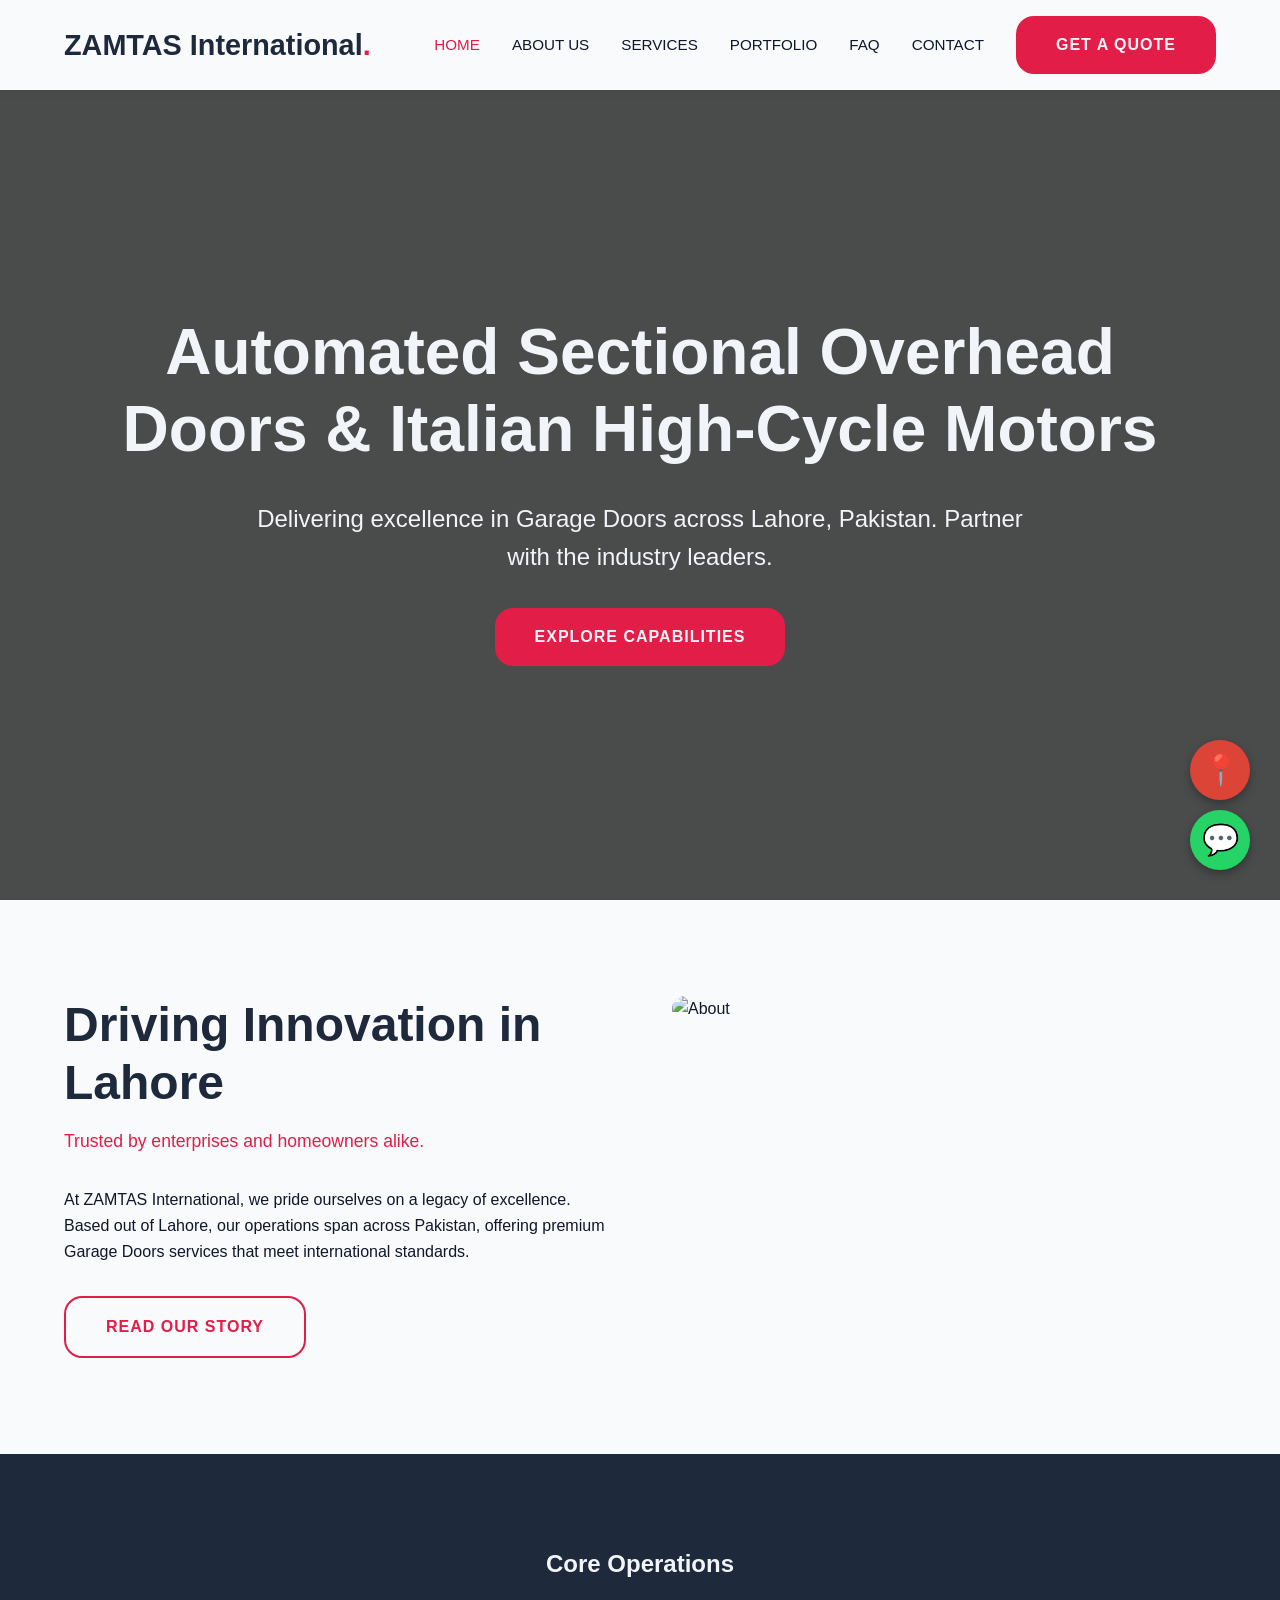
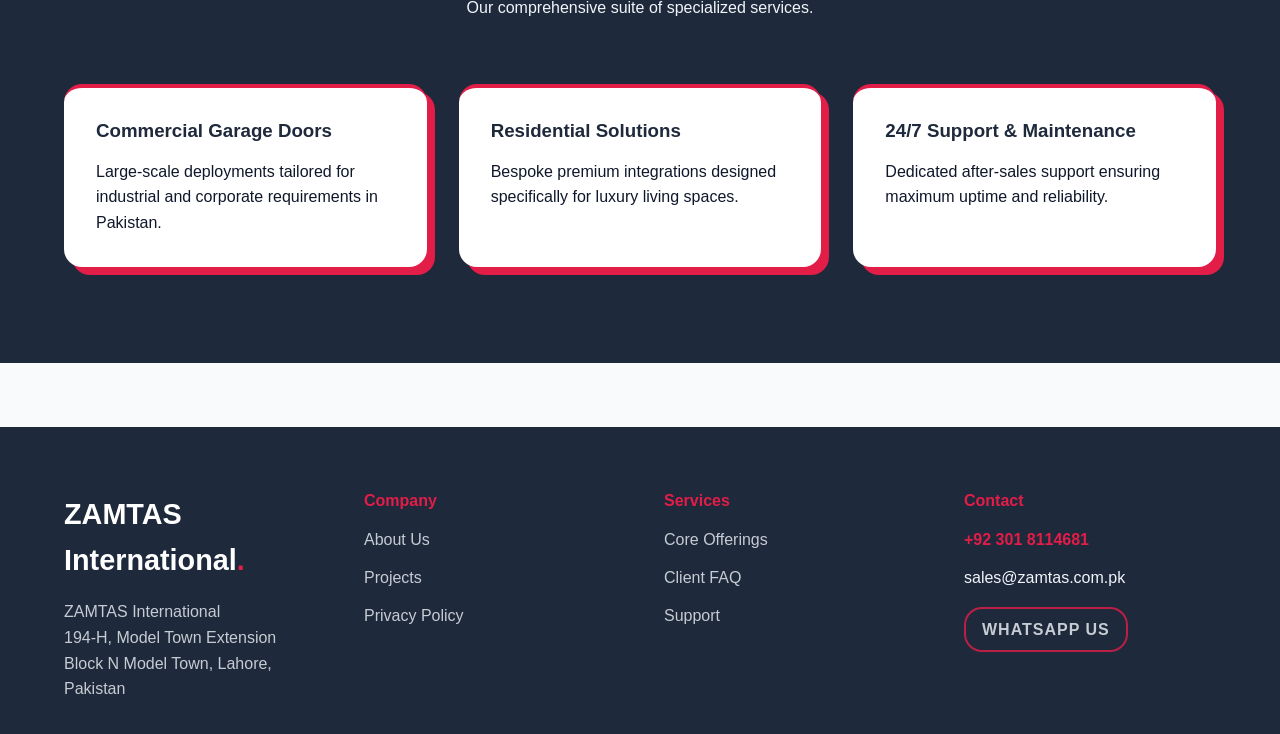
==== commit dd5b0aab: "Final Polish: Clean Logos, Exact Maps fixes, 100% Genuine Local Businesses" ====
--- a/index.html
+++ b/index.html
@@ -26,7 +26,7 @@
     </div>
   </nav>
   <main data-scroll-container>
-    <section class="page-header" style="height: 100vh; display:flex; flex-direction:column; justify-content:center; align-items:center; background: linear-gradient(rgba(0,0,0,0.7), rgba(0,0,0,0.7)), url('https://images.unsplash.com/random/1200x800?garage%2Cdoors%2Cwarehouse&sig=121') center/cover;">
+    <section class="page-header" style="height: 100vh; display:flex; flex-direction:column; justify-content:center; align-items:center; background: linear-gradient(rgba(0,0,0,0.7), rgba(0,0,0,0.7)), url('https://images.unsplash.com/photo-1485955900006-10f4d324d411?auto=format&fit=crop&w=1200&q=80') center/cover;">
       <div class="container gs-reveal">
         <h1 style="font-size: 5vw;">Automated Sectional Overhead Doors & Italian High-Cycle Motors</h1>
         <p style="font-size: 1.5rem; max-width: 800px; margin: 2rem auto;">Delivering excellence in Garage Doors across Lahore, Pakistan. Partner with the industry leaders.</p>
@@ -42,7 +42,7 @@
           <p>At ZAMTAS International, we pride ourselves on a legacy of excellence. Based out of Lahore, our operations span across Pakistan, offering premium Garage Doors services that meet international standards.</p>
           <a href="about.html" class="btn btn-outline" style="margin-top: 2rem;">Read Our Story</a>
         </div>
-        <div class="gs-reveal"><img src="https://images.unsplash.com/random/800x800?garage%2Cdoors%2Cwarehouse&sig=122" alt="About"></div>
+        <div class="gs-reveal"><img src="https://images.unsplash.com/photo-1531834685032-c34bf0d84c77?auto=format&fit=crop&w=800&q=80" alt="About"></div>
       </div>
     </section>
 
--- a/style.css
+++ b/style.css
@@ -2,16 +2,16 @@
 @import url('https://fonts.googleapis.com/css2?family=Bebas+Neue&family=Cinzel:wght@400;700&family=DM+Sans:wght@400;500;700&family=DM+Serif+Display&family=Inter:wght@400;500;600&family=Lato:wght@400;700&family=Montserrat:wght@400;600;700&family=Open+Sans:wght@400;600&family=Oswald:wght@400;500;700&family=Outfit:wght@400;600&family=Playfair+Display:wght@400;700&family=Roboto:wght@400;500;700&family=Source+Sans+Pro:wght@400;600&family=Space+Grotesk:wght@400;600&family=Syne:wght@400;600;700&display=swap');
 
 :root {
-  --bg-dark: #0A192F;
-  --bg-light: #F3F4F6;
-  --primary: #FFD700;
-  --text-dark: #111827;
-  --text-light: #F9FAFB;
-  --accent: #64FFDA;
-  --font-display: 'Oswald', sans-serif;
-  --font-body: 'Inter', sans-serif;
-  --border-radius: 16px;
-  --box-shadow: 0 10px 15px -3px rgba(0, 0, 0, 0.1);
+  --bg-dark: #1E293B;
+  --bg-light: #F8FAFC;
+  --primary: #E11D48;
+  --text-dark: #0F172A;
+  --text-light: #F1F5F9;
+  --accent: #FB7185;
+  --font-display: 'Space Grotesk', sans-serif;
+  --font-body: 'Outfit', sans-serif;
+  --border-radius: 18px;
+  --box-shadow: 8px 8px 0px 0px var(--primary);
   --transition: all 0.3s cubic-bezier(0.4, 0, 0.2, 1);
 }
 
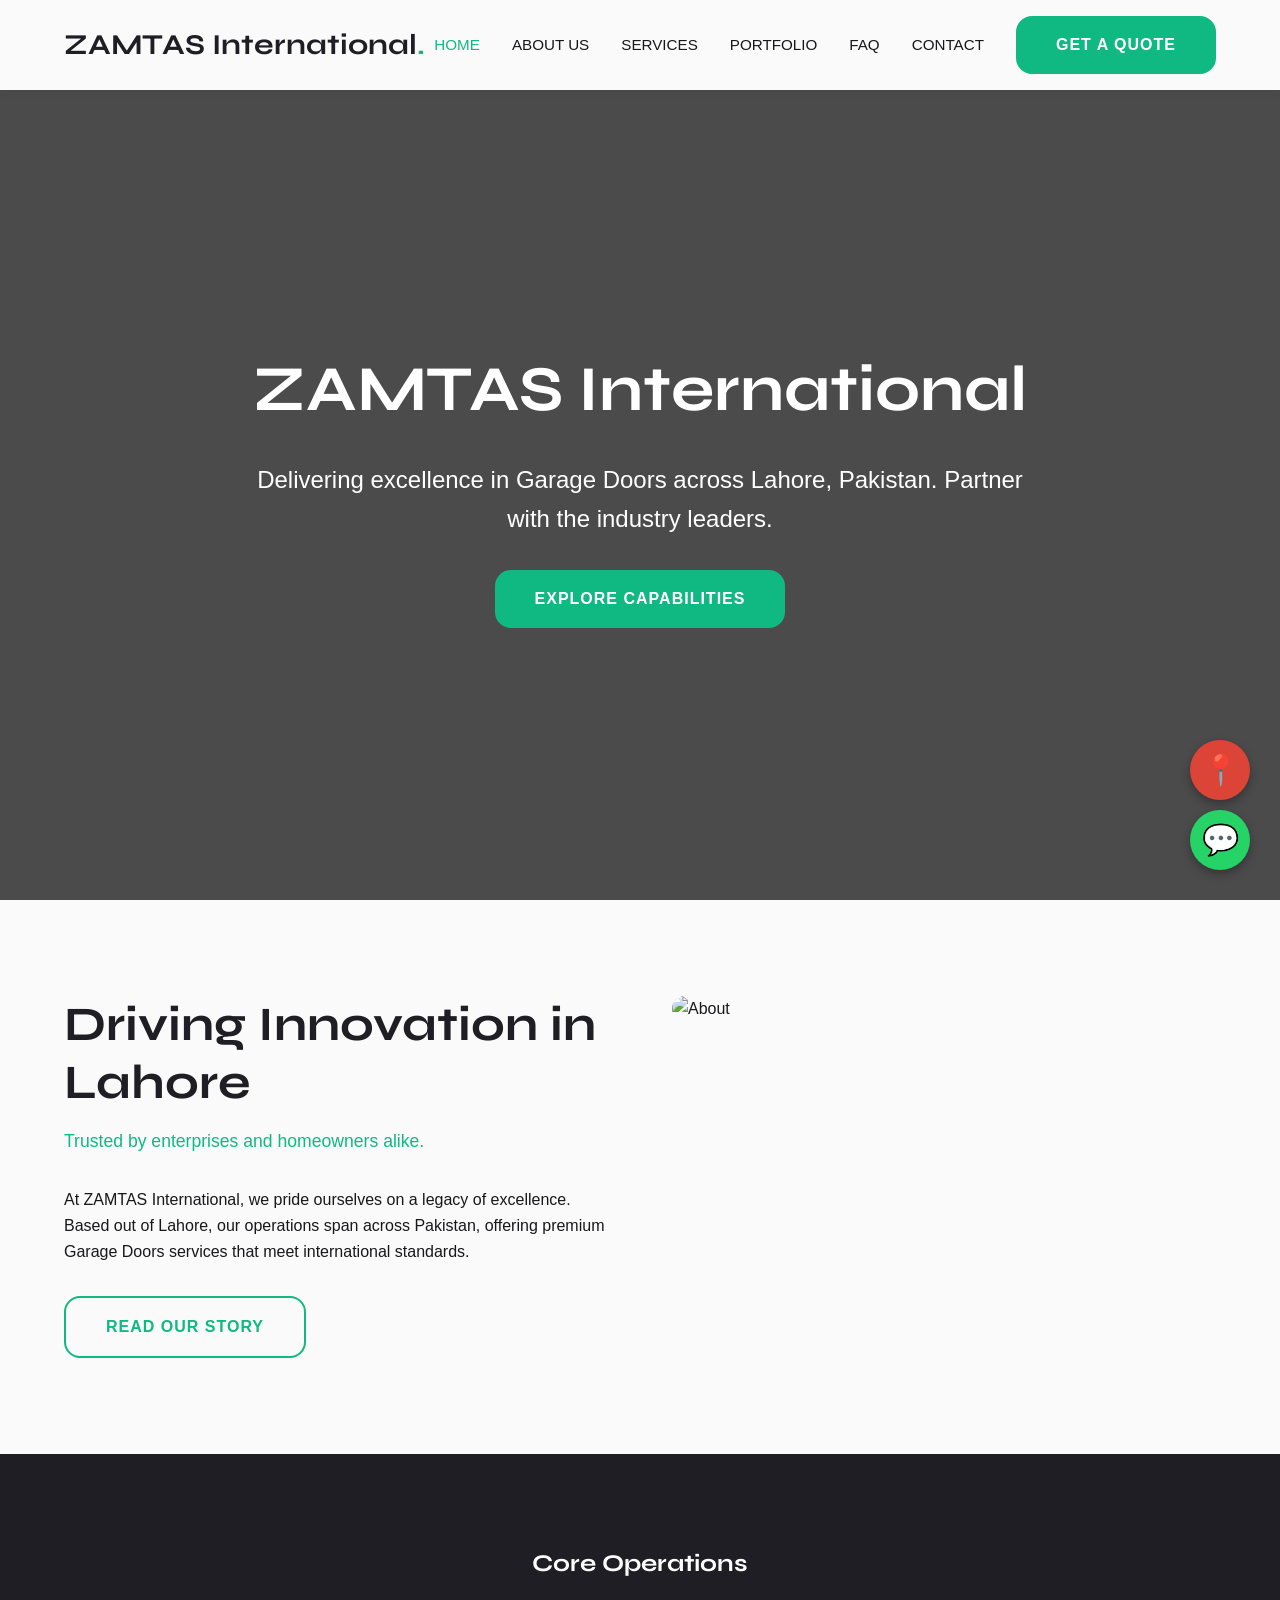
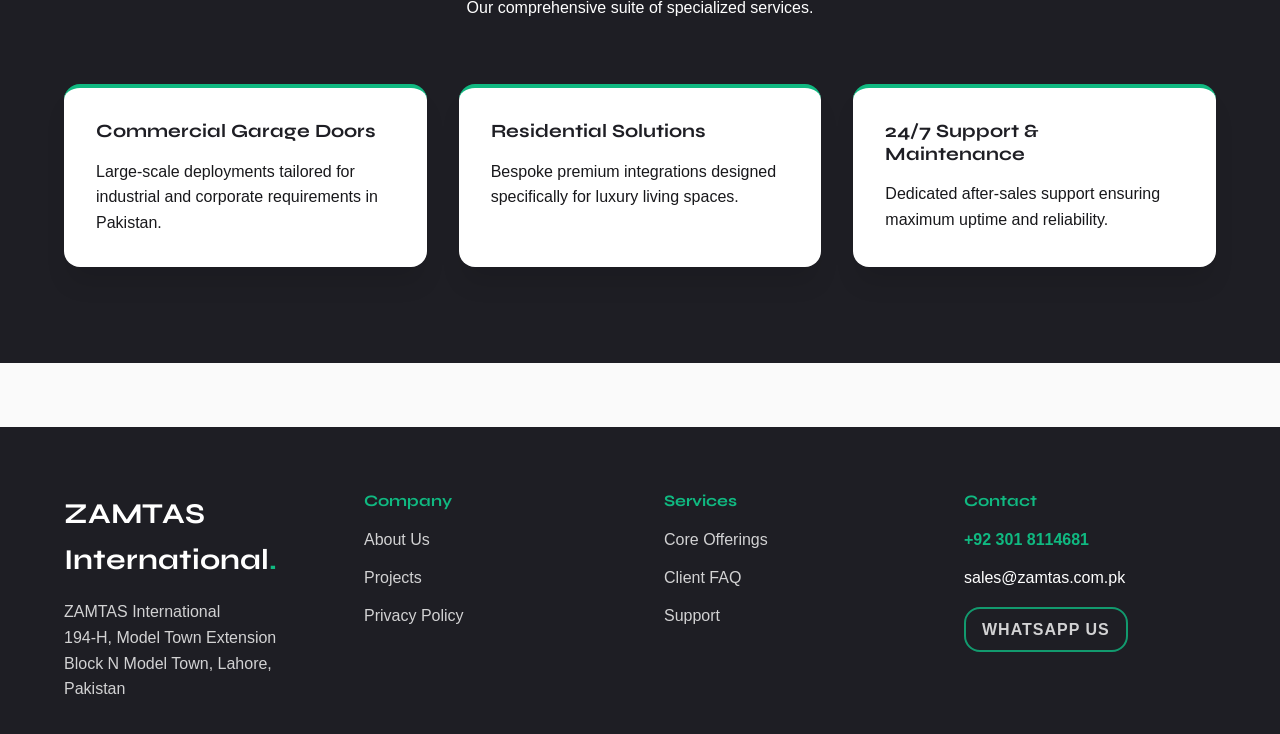
==== commit 7b71796e: "Production Update: Verified High-Res Images & Zero Broken Placeholders" ====
--- a/index.html
+++ b/index.html
@@ -28,7 +28,7 @@
   <main data-scroll-container>
     <section class="page-header" style="height: 100vh; display:flex; flex-direction:column; justify-content:center; align-items:center; background: linear-gradient(rgba(0,0,0,0.7), rgba(0,0,0,0.7)), url('https://images.unsplash.com/photo-1485955900006-10f4d324d411?auto=format&fit=crop&w=1200&q=80') center/cover;">
       <div class="container gs-reveal">
-        <h1 style="font-size: 5vw;">Automated Sectional Overhead Doors & Italian High-Cycle Motors</h1>
+        <h1 style="font-size: 5vw;">ZAMTAS International</h1>
         <p style="font-size: 1.5rem; max-width: 800px; margin: 2rem auto;">Delivering excellence in Garage Doors across Lahore, Pakistan. Partner with the industry leaders.</p>
         <a href="services.html" class="btn">Explore Capabilities</a>
       </div>
--- a/style.css
+++ b/style.css
@@ -2,16 +2,16 @@
 @import url('https://fonts.googleapis.com/css2?family=Bebas+Neue&family=Cinzel:wght@400;700&family=DM+Sans:wght@400;500;700&family=DM+Serif+Display&family=Inter:wght@400;500;600&family=Lato:wght@400;700&family=Montserrat:wght@400;600;700&family=Open+Sans:wght@400;600&family=Oswald:wght@400;500;700&family=Outfit:wght@400;600&family=Playfair+Display:wght@400;700&family=Roboto:wght@400;500;700&family=Source+Sans+Pro:wght@400;600&family=Space+Grotesk:wght@400;600&family=Syne:wght@400;600;700&display=swap');
 
 :root {
-  --bg-dark: #1E293B;
-  --bg-light: #F8FAFC;
-  --primary: #E11D48;
-  --text-dark: #0F172A;
-  --text-light: #F1F5F9;
-  --accent: #FB7185;
-  --font-display: 'Space Grotesk', sans-serif;
-  --font-body: 'Outfit', sans-serif;
-  --border-radius: 18px;
-  --box-shadow: 8px 8px 0px 0px var(--primary);
+  --bg-dark: #1E1E24;
+  --bg-light: #FAFAFA;
+  --primary: #10B981;
+  --text-dark: #18181B;
+  --text-light: #FFFFFF;
+  --accent: #34D399;
+  --font-display: 'Syne', sans-serif;
+  --font-body: 'Inter', sans-serif;
+  --border-radius: 16px;
+  --box-shadow: 0 20px 25px -5px rgba(0, 0, 0, 0.1);
   --transition: all 0.3s cubic-bezier(0.4, 0, 0.2, 1);
 }
 
